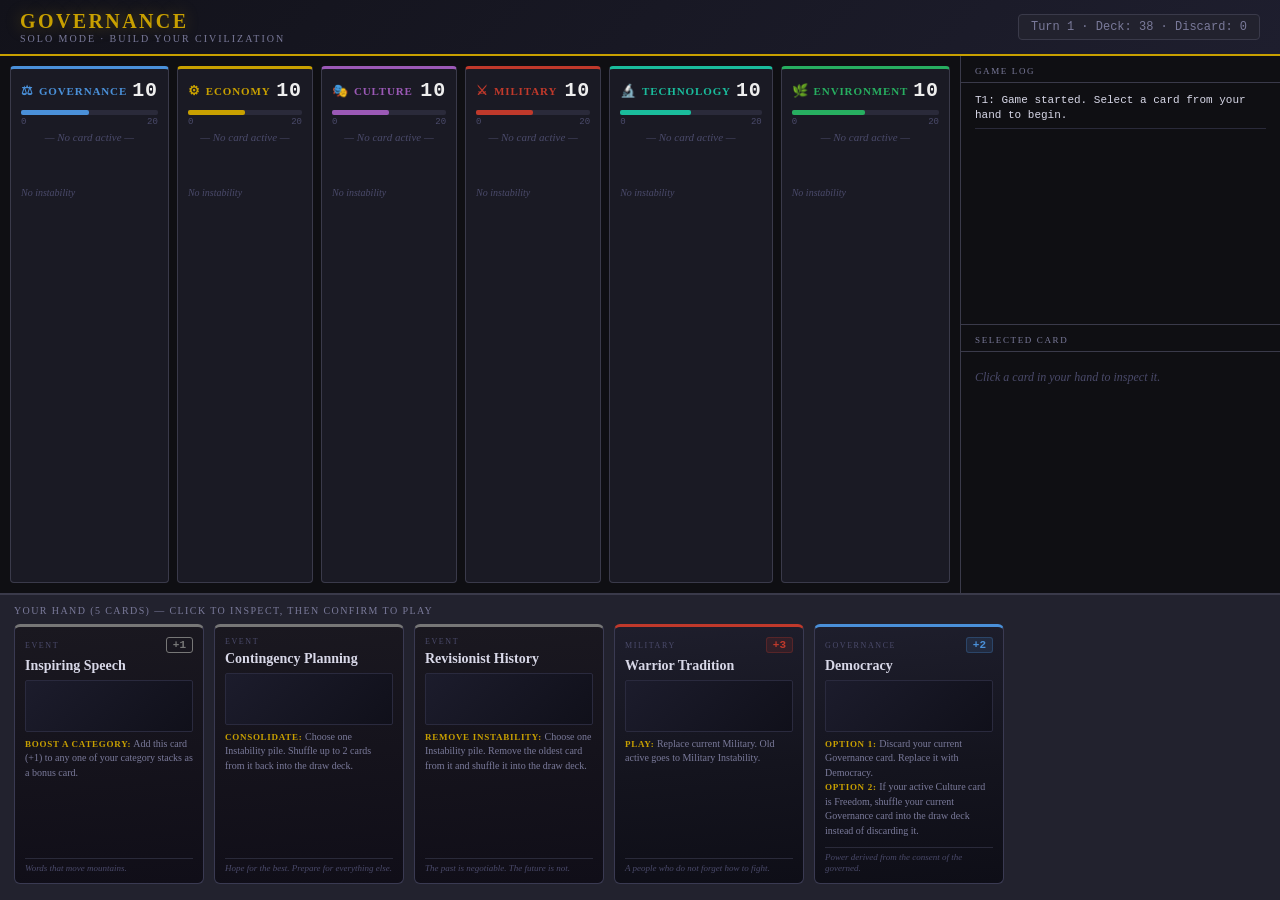
==== governance/index.html @ 1ff25810 "Rework Governance UI: card detail panel + confirm flow - Hand cards are larger (190px wide, 260px ta" ====
<!DOCTYPE html>
<html lang="en">
<head>
  <meta charset="UTF-8">
  <meta name="viewport" content="width=device-width, initial-scale=1.0">
  <title>Governance — Strategy Card Game</title>
  <link rel="stylesheet" href="css/style.css">
</head>
<body>
<div id="app">

  <!-- Header -->
  <header id="header">
    <div>
      <div class="game-title">Governance</div>
      <div class="game-subtitle">Solo Mode · Build Your Civilization</div>
    </div>
    <div id="deck-count">Deck: — | Discard: —</div>
  </header>

  <!-- Main: categories + right panel -->
  <div id="main">
    <div id="categories">
      <!-- rendered by game.js -->
    </div>

    <aside id="right-panel">
      <!-- Game Log (top) -->
      <div id="log-section">
        <div class="panel-title">Game Log</div>
        <div id="log"><!-- rendered by game.js --></div>
      </div>

      <!-- Card Detail (bottom) -->
      <div id="card-detail">
        <div class="panel-title">Selected Card</div>
        <div id="card-detail-body">
          <div class="detail-empty">Click a card in your hand to inspect it.</div>
        </div>
      </div>
    </aside>
  </div>

  <!-- Hand -->
  <div id="hand-area">
    <div id="hand-label"></div>
    <div id="hand">
      <!-- rendered by game.js -->
    </div>
  </div>

</div>

<!-- Modal overlay (post-play choices only) -->
<div id="modal-overlay" class="hidden">
  <div id="modal-content">
    <!-- injected by game.js -->
  </div>
</div>

<script src="js/cards.js"></script>
<script src="js/game.js"></script>
</body>
</html>
---- governance/css/style.css ----
/* Governance — MTG-inspired dark theme */

:root {
  --bg: #0f0f13;
  --surface: #1a1a24;
  --surface2: #22222e;
  --surface3: #2a2a3a;
  --border: #3a3a4a;
  --text: #d8d8e8;
  --text-muted: #7a7a9a;
  --text-dim: #4a4a6a;
  --gold: #c8a000;
  --danger: #e74c3c;
  --win: #2ecc71;
  --font-serif: 'Palatino Linotype', Palatino, 'Book Antiqua', Georgia, serif;
  --font-mono: 'Courier New', monospace;
}

* { box-sizing: border-box; margin: 0; padding: 0; }

html, body {
  height: 100%;
  background: var(--bg);
  color: var(--text);
  font-family: var(--font-serif);
  font-size: 14px;
  overflow-x: hidden;
}

/* ─── App layout ─────────────────────────────────────────────────────────────── */

#app {
  display: grid;
  grid-template-rows: auto 1fr auto;
  height: 100vh;
  max-width: 1700px;
  margin: 0 auto;
}

/* ─── Header ─────────────────────────────────────────────────────────────────── */

#header {
  background: linear-gradient(135deg, #12121a, #1e1e2e);
  border-bottom: 2px solid var(--gold);
  padding: 10px 20px;
  display: flex;
  align-items: center;
  justify-content: space-between;
  flex-shrink: 0;
}

.game-title {
  font-size: 20px;
  font-weight: bold;
  color: var(--gold);
  letter-spacing: 0.12em;
  text-transform: uppercase;
  text-shadow: 0 0 16px rgba(200,160,0,0.4);
}

.game-subtitle {
  font-size: 10px;
  color: var(--text-muted);
  letter-spacing: 0.2em;
  text-transform: uppercase;
}

#deck-count {
  font-size: 12px;
  color: var(--text-muted);
  font-family: var(--font-mono);
  background: var(--surface2);
  padding: 5px 12px;
  border-radius: 4px;
  border: 1px solid var(--border);
}

/* ─── Main ───────────────────────────────────────────────────────────────────── */

#main {
  display: grid;
  grid-template-columns: 1fr 320px;
  overflow: hidden;
}

/* ─── Categories ─────────────────────────────────────────────────────────────── */

#categories {
  display: grid;
  grid-template-columns: repeat(6, 1fr);
  gap: 8px;
  padding: 10px;
  background: var(--bg);
  overflow-y: auto;
}

.category-col {
  background: var(--surface);
  border: 1px solid var(--border);
  border-top: 3px solid #555;
  border-radius: 4px;
  padding: 10px;
  display: flex;
  flex-direction: column;
  gap: 8px;
}

.category-col.danger {
  border-color: var(--danger);
  animation: pulse-danger 1.5s ease-in-out infinite;
}

.category-col.winning {
  box-shadow: 0 0 12px rgba(46,204,113,0.25);
}

@keyframes pulse-danger {
  0%, 100% { box-shadow: 0 0 6px rgba(231,76,60,0.3); }
  50% { box-shadow: 0 0 18px rgba(231,76,60,0.65); }
}

.cat-header {
  display: flex;
  align-items: center;
  gap: 5px;
  font-size: 11px;
  font-weight: bold;
  letter-spacing: 0.08em;
  text-transform: uppercase;
}

.cat-icon { font-size: 13px; }
.cat-name { flex: 1; }

.cat-score {
  font-size: 20px;
  font-weight: bold;
  font-family: var(--font-mono);
}

.score-bar-bg {
  background: var(--surface3);
  border-radius: 2px;
  height: 5px;
}

.score-bar-fill {
  height: 100%;
  border-radius: 2px;
  transition: width 0.4s ease;
}

.score-bar-markers {
  display: flex;
  justify-content: space-between;
  font-size: 9px;
  color: var(--text-dim);
  margin-top: 2px;
  font-family: var(--font-mono);
}

.cat-active { min-height: 56px; }

.empty-slot {
  color: var(--text-dim);
  font-size: 11px;
  font-style: italic;
  padding: 8px 4px;
  text-align: center;
}

.mini-card {
  background: var(--surface2);
  border: 1px solid #3a3a4a;
  border-left: 3px solid #666;
  border-radius: 3px;
  padding: 6px 8px;
}

.mini-card-name {
  font-size: 12px;
  font-weight: bold;
  margin-bottom: 2px;
}

.mini-card-value {
  font-size: 15px;
  font-weight: bold;
  font-family: var(--font-mono);
}

.mini-card-passive {
  font-size: 9px;
  color: var(--gold);
  margin-top: 2px;
}

.cat-bonus {
  font-size: 10px;
  color: var(--win);
  font-family: var(--font-mono);
}

.cat-instability {
  font-size: 10px;
  display: flex;
  flex-wrap: wrap;
  gap: 3px;
  align-items: center;
}

.instab-label {
  color: var(--text-muted);
  font-size: 9px;
  text-transform: uppercase;
  letter-spacing: 0.08em;
  width: 100%;
}

.instab-chip {
  background: rgba(231,76,60,0.18);
  border: 1px solid rgba(231,76,60,0.4);
  color: var(--danger);
  padding: 1px 5px;
  border-radius: 3px;
  font-family: var(--font-mono);
  font-size: 10px;
}

.instab-empty {
  color: var(--text-dim);
  font-size: 10px;
  font-style: italic;
}

/* ─── Right panel ────────────────────────────────────────────────────────────── */

#right-panel {
  display: grid;
  grid-template-rows: 1fr 1fr;
  border-left: 1px solid var(--border);
  overflow: hidden;
}

.panel-title {
  font-size: 9px;
  color: var(--text-muted);
  text-transform: uppercase;
  letter-spacing: 0.18em;
  padding: 10px 14px 6px;
  border-bottom: 1px solid var(--border);
}

/* Log section */
#log-section {
  display: flex;
  flex-direction: column;
  overflow: hidden;
  border-bottom: 1px solid var(--border);
}

#log {
  flex: 1;
  overflow-y: auto;
  padding: 6px 14px 10px;
}

.log-entry {
  font-size: 11px;
  color: var(--text-muted);
  border-bottom: 1px solid var(--surface3);
  padding: 4px 0;
  font-family: var(--font-mono);
  line-height: 1.4;
}

.log-entry:first-child { color: var(--text); }

/* Card detail section */
#card-detail {
  display: flex;
  flex-direction: column;
  overflow: hidden;
}

#card-detail-body {
  flex: 1;
  overflow-y: auto;
  padding: 10px 14px;
}

.detail-empty {
  color: var(--text-dim);
  font-size: 12px;
  font-style: italic;
  padding-top: 8px;
}

.detail-card-frame {
  border-top: 3px solid #555;
  background: var(--surface2);
  border-radius: 4px;
  padding: 12px;
  display: flex;
  flex-direction: column;
  gap: 10px;
}

.detail-card-header {
  display: flex;
  justify-content: space-between;
  align-items: flex-start;
}

.detail-type {
  font-size: 9px;
  color: var(--text-dim);
  text-transform: uppercase;
  letter-spacing: 0.15em;
  margin-bottom: 3px;
}

.detail-name {
  font-size: 17px;
  font-weight: bold;
  line-height: 1.2;
}

.detail-value {
  font-size: 26px;
  font-weight: bold;
  font-family: var(--font-mono);
  flex-shrink: 0;
  margin-left: 10px;
}

.detail-section-label {
  font-size: 9px;
  text-transform: uppercase;
  letter-spacing: 0.15em;
  color: var(--text-muted);
  margin-bottom: 5px;
}

.detail-opts {
  display: flex;
  flex-direction: column;
  gap: 6px;
}

.detail-opt {
  background: var(--surface3);
  border: 1px solid var(--border);
  border-radius: 3px;
  padding: 9px 11px;
  cursor: pointer;
  transition: border-color 0.12s, background 0.12s;
}

.detail-opt:hover {
  background: #2e2e40;
}

.detail-opt-selected {
  background: #1c1c30;
  border-width: 2px;
}

.detail-opt-unmet {
  opacity: 0.55;
}

.detail-opt-label {
  font-size: 10px;
  font-weight: bold;
  text-transform: uppercase;
  letter-spacing: 0.1em;
  color: var(--gold);
  margin-bottom: 3px;
}

.detail-opt-desc {
  font-size: 12px;
  color: var(--text);
  line-height: 1.45;
}

.opt-cond-unmet {
  color: var(--danger);
  font-size: 10px;
  display: block;
  margin-top: 3px;
}

.detail-auto-effect {
  font-size: 12px;
  color: var(--text-muted);
  line-height: 1.45;
  padding: 6px 0;
}

.detail-requires {
  font-size: 11px;
  padding: 6px 8px;
  border-radius: 3px;
}

.detail-requires.req-met {
  background: rgba(46,204,113,0.08);
  border: 1px solid rgba(46,204,113,0.25);
  color: var(--win);
}

.detail-requires.req-unmet {
  background: rgba(231,76,60,0.08);
  border: 1px solid rgba(231,76,60,0.25);
  color: var(--danger);
}

.detail-discard {
  font-size: 11px;
  color: var(--text-muted);
  border-top: 1px solid var(--border);
  padding-top: 8px;
}

.detail-flavor {
  font-size: 11px;
  color: var(--text-dim);
  font-style: italic;
  line-height: 1.4;
  border-top: 1px solid var(--border);
  padding-top: 8px;
}

.detail-actions {
  display: flex;
  gap: 8px;
  padding: 10px 14px;
  border-top: 1px solid var(--border);
  flex-shrink: 0;
}

.confirm-btn {
  flex: 1;
  background: var(--gold);
  color: #111;
  border: none;
  border-radius: 4px;
  padding: 10px;
  font-size: 13px;
  font-weight: bold;
  font-family: var(--font-serif);
  letter-spacing: 0.08em;
  cursor: pointer;
  text-transform: uppercase;
  transition: background 0.15s, opacity 0.15s;
}

.confirm-btn:hover:not(:disabled) {
  background: #ddb000;
}

.confirm-btn.confirm-disabled,
.confirm-btn:disabled {
  background: var(--surface3);
  color: var(--text-dim);
  cursor: not-allowed;
  opacity: 0.6;
}

.deselect-btn {
  background: none;
  border: 1px solid var(--border);
  color: var(--text-muted);
  border-radius: 4px;
  padding: 10px 14px;
  font-size: 12px;
  font-family: var(--font-serif);
  cursor: pointer;
  transition: color 0.12s, border-color 0.12s;
}

.deselect-btn:hover {
  color: var(--text);
  border-color: var(--text-muted);
}

/* ─── Hand area ──────────────────────────────────────────────────────────────── */

#hand-area {
  background: var(--surface2);
  border-top: 2px solid var(--border);
  padding: 10px 14px 12px;
  flex-shrink: 0;
}

#hand-label {
  font-size: 10px;
  color: var(--text-muted);
  text-transform: uppercase;
  letter-spacing: 0.14em;
  margin-bottom: 8px;
}

#hand {
  display: flex;
  gap: 10px;
  overflow-x: auto;
  align-items: stretch;
  padding-bottom: 4px;
}

/* ─── Hand Cards ─────────────────────────────────────────────────────────────── */

.hand-card {
  --cat-color: #777;
  flex: 0 0 190px;
  min-height: 260px;
  background: linear-gradient(175deg, #1e1e2c 0%, #14141e 55%, #0e0e17 100%);
  border: 1px solid #3a3a52;
  border-top: 3px solid var(--cat-color);
  border-radius: 6px;
  padding: 10px 10px 8px;
  cursor: pointer;
  display: flex;
  flex-direction: column;
  gap: 5px;
  position: relative;
  transition: transform 0.13s, box-shadow 0.13s, border-color 0.13s;
}

.hand-card:hover {
  transform: translateY(-5px);
  box-shadow: 0 8px 20px rgba(0,0,0,0.55), 0 0 6px var(--cat-color);
  border-color: var(--cat-color);
  z-index: 10;
}

.hand-card.selected {
  transform: translateY(-5px);
  border-color: var(--gold) !important;
  box-shadow: 0 8px 24px rgba(0,0,0,0.6), 0 0 10px rgba(200,160,0,0.5);
  z-index: 10;
}

.hand-card.event-card {
  background: linear-gradient(175deg, #1a1820 0%, #100e18 100%);
}

.hand-card.unplayable {
  opacity: 0.42;
  cursor: default;
}

.hand-card.unplayable:hover {
  transform: none;
  box-shadow: none;
}

.hc-header {
  display: flex;
  justify-content: space-between;
  align-items: center;
}

.hc-type {
  font-size: 8px;
  letter-spacing: 0.2em;
  text-transform: uppercase;
  color: var(--text-dim);
}

.hc-value-badge {
  font-size: 11px;
  font-weight: bold;
  font-family: var(--font-mono);
  padding: 1px 6px;
  border-radius: 3px;
  border: 1px solid;
}

.hc-name {
  font-size: 14px;
  font-weight: bold;
  line-height: 1.2;
  color: var(--text);
}

/* Art placeholder */
.hc-art-box {
  height: 52px;
  background: linear-gradient(135deg, #1c1c2c, #10101a);
  border: 1px solid #2a2a3e;
  border-radius: 2px;
  flex-shrink: 0;
}

.hc-effect {
  font-size: 10px;
  color: var(--text-muted);
  line-height: 1.45;
  flex: 1;
  overflow: hidden;
}

.eff-opt-label {
  font-weight: bold;
  color: var(--gold);
  font-size: 9px;
  text-transform: uppercase;
  letter-spacing: 0.08em;
}

.hc-req-badge {
  font-size: 9px;
  color: #aaa;
  background: rgba(255,255,255,0.04);
  border: 1px solid var(--border);
  border-radius: 3px;
  padding: 2px 6px;
}

.hc-unplayable-note {
  font-size: 9px;
  color: var(--danger);
  text-transform: uppercase;
  letter-spacing: 0.1em;
}

.hc-flavor {
  font-size: 9px;
  color: var(--text-dim);
  font-style: italic;
  line-height: 1.3;
  border-top: 1px solid #2a2a3a;
  padding-top: 4px;
  margin-top: auto;
}

/* ─── Modals ─────────────────────────────────────────────────────────────────── */

#modal-overlay {
  position: fixed;
  inset: 0;
  background: rgba(0,0,0,0.78);
  display: flex;
  align-items: center;
  justify-content: center;
  z-index: 200;
  backdrop-filter: blur(4px);
}

#modal-overlay.hidden { display: none; }

#modal-content {
  background: var(--surface);
  border: 1px solid var(--border);
  border-top: 3px solid var(--gold);
  border-radius: 8px;
  padding: 26px 30px;
  max-width: 480px;
  width: 90%;
  max-height: 80vh;
  overflow-y: auto;
  box-shadow: 0 20px 60px rgba(0,0,0,0.85);
}

.modal-card-name {
  font-size: 19px;
  font-weight: bold;
  color: var(--gold);
  margin-bottom: 8px;
}

.modal-sub {
  color: var(--text-muted);
  font-size: 12px;
  margin-bottom: 16px;
  line-height: 1.5;
}

.opt-list {
  display: flex;
  flex-direction: column;
  gap: 8px;
}

.opt-btn {
  background: var(--surface2);
  border: 1px solid var(--border);
  border-radius: 4px;
  color: var(--text);
  padding: 11px 14px;
  cursor: pointer;
  text-align: left;
  font-family: var(--font-serif);
  font-size: 13px;
  line-height: 1.5;
  transition: background 0.13s, border-color 0.13s;
  display: flex;
  flex-direction: column;
  gap: 3px;
}

.opt-btn:hover:not(:disabled) {
  background: var(--surface3);
  border-color: var(--gold);
}

.opt-btn strong { color: var(--text); }
.opt-btn small { color: var(--text-muted); font-size: 11px; }

/* End screen */
.end-title {
  font-size: 34px;
  font-weight: bold;
  text-align: center;
  letter-spacing: 0.2em;
  margin-bottom: 12px;
}

.end-title.end-win { color: var(--win); text-shadow: 0 0 20px rgba(46,204,113,0.5); }
.end-title.end-lose { color: var(--danger); text-shadow: 0 0 20px rgba(231,76,60,0.5); }

.end-sub {
  text-align: center;
  color: var(--text-muted);
  margin-bottom: 18px;
  font-size: 13px;
}

.end-scores {
  display: grid;
  grid-template-columns: 1fr 1fr;
  gap: 5px;
  margin-bottom: 18px;
}

.end-score-row {
  display: flex;
  justify-content: space-between;
  background: var(--surface2);
  padding: 6px 10px;
  border-radius: 3px;
  font-size: 13px;
}

/* ─── Responsive ─────────────────────────────────────────────────────────────── */

@media (max-width: 1200px) {
  #categories { grid-template-columns: repeat(3, 1fr); }
  #main { grid-template-columns: 1fr 300px; }
}

@media (max-width: 900px) {
  #main { grid-template-columns: 1fr; grid-template-rows: 1fr auto; }
  #right-panel { grid-template-rows: auto auto; border-left: none; border-top: 1px solid var(--border); }
  #categories { grid-template-columns: repeat(2, 1fr); }
  .hand-card { flex: 0 0 170px; min-height: 230px; }
}
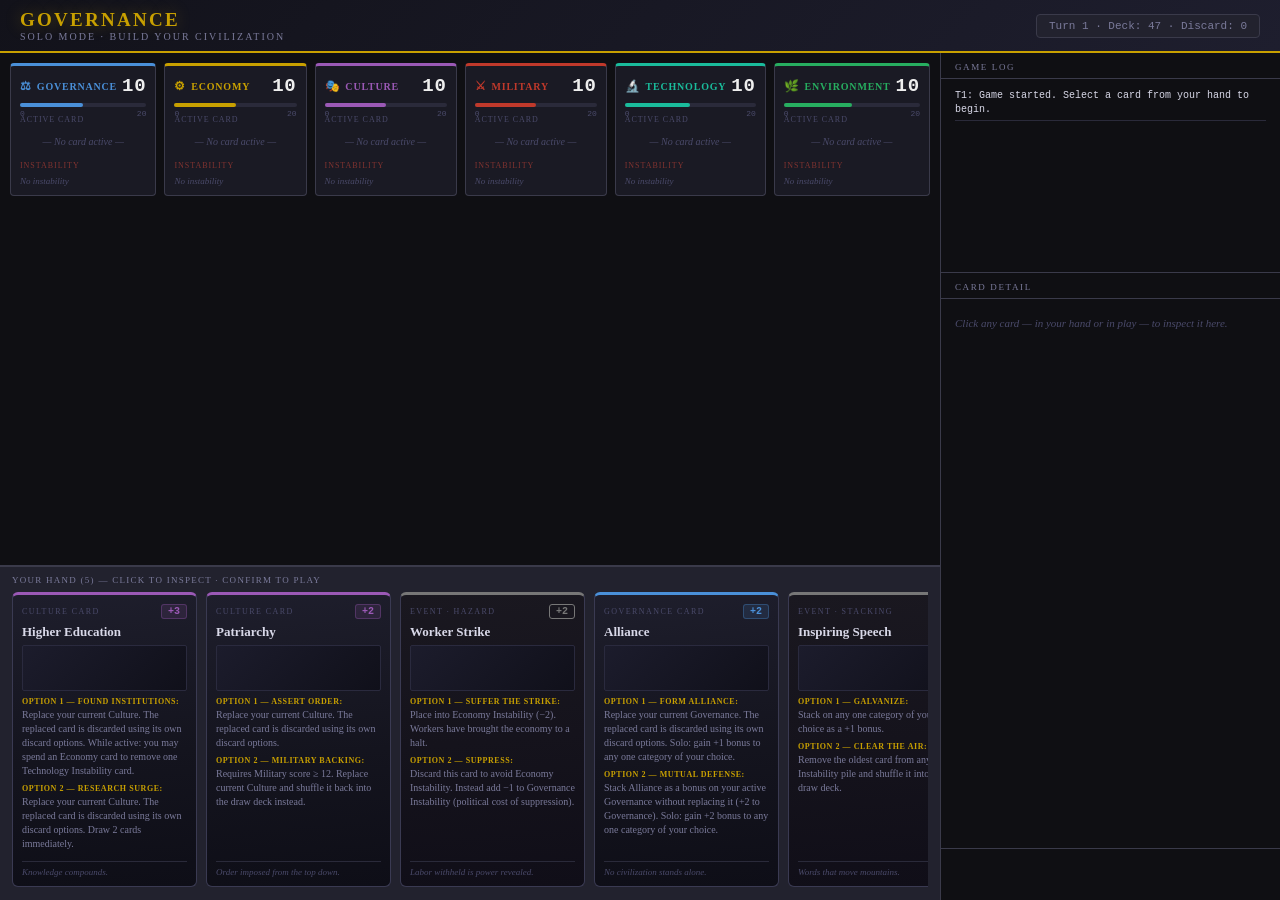
==== commit 546de205: "Major Governance update: mechanics, layout, cards Layout: - Right panel now spans full screen height" ====
--- a/governance/index.html
+++ b/governance/index.html
@@ -9,53 +9,45 @@
 <body>
 <div id="app">
 
-  <!-- Header -->
   <header id="header">
     <div>
       <div class="game-title">Governance</div>
       <div class="game-subtitle">Solo Mode · Build Your Civilization</div>
     </div>
-    <div id="deck-count">Deck: — | Discard: —</div>
+    <div id="deck-count">—</div>
   </header>
 
-  <!-- Main: categories + right panel -->
   <div id="main">
-    <div id="categories">
-      <!-- rendered by game.js -->
+
+    <!-- Left column: categories on top, hand on bottom -->
+    <div id="left-col">
+      <div id="categories"><!-- rendered by game.js --></div>
+      <div id="hand-area">
+        <div id="hand-label"></div>
+        <div id="hand"><!-- rendered by game.js --></div>
+      </div>
     </div>
 
+    <!-- Right panel: full height — log top, card detail bottom -->
     <aside id="right-panel">
-      <!-- Game Log (top) -->
       <div id="log-section">
         <div class="panel-title">Game Log</div>
         <div id="log"><!-- rendered by game.js --></div>
       </div>
-
-      <!-- Card Detail (bottom) -->
       <div id="card-detail">
-        <div class="panel-title">Selected Card</div>
+        <div class="panel-title">Card Detail</div>
         <div id="card-detail-body">
-          <div class="detail-empty">Click a card in your hand to inspect it.</div>
+          <div class="detail-empty">Click any card to inspect it here.</div>
         </div>
+        <div id="card-detail-actions"></div>
       </div>
     </aside>
+
   </div>
-
-  <!-- Hand -->
-  <div id="hand-area">
-    <div id="hand-label"></div>
-    <div id="hand">
-      <!-- rendered by game.js -->
-    </div>
-  </div>
-
 </div>
 
-<!-- Modal overlay (post-play choices only) -->
 <div id="modal-overlay" class="hidden">
-  <div id="modal-content">
-    <!-- injected by game.js -->
-  </div>
+  <div id="modal-content"></div>
 </div>
 
 <script src="js/cards.js"></script>
--- a/governance/css/style.css
+++ b/governance/css/style.css
@@ -24,16 +24,16 @@
   color: var(--text);
   font-family: var(--font-serif);
   font-size: 14px;
-  overflow-x: hidden;
-}
-
-/* ─── App layout ─────────────────────────────────────────────────────────────── */
+  overflow: hidden;
+}
+
+/* ─── App shell ──────────────────────────────────────────────────────────────── */
 
 #app {
   display: grid;
-  grid-template-rows: auto 1fr auto;
+  grid-template-rows: auto 1fr;
   height: 100vh;
-  max-width: 1700px;
+  max-width: 1800px;
   margin: 0 auto;
 }
 
@@ -42,7 +42,7 @@
 #header {
   background: linear-gradient(135deg, #12121a, #1e1e2e);
   border-bottom: 2px solid var(--gold);
-  padding: 10px 20px;
+  padding: 9px 20px;
   display: flex;
   align-items: center;
   justify-content: space-between;
@@ -50,7 +50,7 @@
 }
 
 .game-title {
-  font-size: 20px;
+  font-size: 19px;
   font-weight: bold;
   color: var(--gold);
   letter-spacing: 0.12em;
@@ -66,7 +66,7 @@
 }
 
 #deck-count {
-  font-size: 12px;
+  font-size: 11px;
   color: var(--text-muted);
   font-family: var(--font-mono);
   background: var(--surface2);
@@ -79,7 +79,15 @@
 
 #main {
   display: grid;
-  grid-template-columns: 1fr 320px;
+  grid-template-columns: 1fr 340px;
+  overflow: hidden;
+}
+
+/* ─── Left column: categories + hand ────────────────────────────────────────── */
+
+#left-col {
+  display: grid;
+  grid-template-rows: 1fr auto;
   overflow: hidden;
 }
 
@@ -92,6 +100,7 @@
   padding: 10px;
   background: var(--bg);
   overflow-y: auto;
+  align-content: start;
 }
 
 .category-col {
@@ -99,41 +108,35 @@
   border: 1px solid var(--border);
   border-top: 3px solid #555;
   border-radius: 4px;
-  padding: 10px;
+  padding: 9px;
   display: flex;
   flex-direction: column;
-  gap: 8px;
-}
-
-.category-col.danger {
-  border-color: var(--danger);
-  animation: pulse-danger 1.5s ease-in-out infinite;
-}
-
-.category-col.winning {
-  box-shadow: 0 0 12px rgba(46,204,113,0.25);
-}
+  gap: 6px;
+}
+
+.category-col.danger { animation: pulse-danger 1.5s ease-in-out infinite; }
+.category-col.winning { box-shadow: 0 0 10px rgba(46,204,113,0.2); }
 
 @keyframes pulse-danger {
-  0%, 100% { box-shadow: 0 0 6px rgba(231,76,60,0.3); }
-  50% { box-shadow: 0 0 18px rgba(231,76,60,0.65); }
+  0%, 100% { box-shadow: 0 0 6px rgba(231,76,60,0.3); border-color: var(--danger); }
+  50% { box-shadow: 0 0 18px rgba(231,76,60,0.6); }
 }
 
 .cat-header {
   display: flex;
   align-items: center;
   gap: 5px;
-  font-size: 11px;
+  font-size: 10px;
   font-weight: bold;
   letter-spacing: 0.08em;
   text-transform: uppercase;
 }
 
-.cat-icon { font-size: 13px; }
+.cat-icon { font-size: 12px; }
 .cat-name { flex: 1; }
 
 .cat-score {
-  font-size: 20px;
+  font-size: 19px;
   font-weight: bold;
   font-family: var(--font-mono);
 }
@@ -141,103 +144,291 @@
 .score-bar-bg {
   background: var(--surface3);
   border-radius: 2px;
-  height: 5px;
+  height: 4px;
 }
 
 .score-bar-fill {
   height: 100%;
   border-radius: 2px;
-  transition: width 0.4s ease;
+  transition: width 0.35s ease;
 }
 
 .score-bar-markers {
   display: flex;
   justify-content: space-between;
-  font-size: 9px;
+  font-size: 8px;
   color: var(--text-dim);
   margin-top: 2px;
   font-family: var(--font-mono);
 }
 
-.cat-active { min-height: 56px; }
-
-.empty-slot {
-  color: var(--text-dim);
-  font-size: 11px;
-  font-style: italic;
-  padding: 8px 4px;
-  text-align: center;
-}
-
-.mini-card {
+.cat-section-label {
+  font-size: 8px;
+  color: var(--text-dim);
+  text-transform: uppercase;
+  letter-spacing: 0.12em;
+  margin-top: 2px;
+}
+
+.instab-section-label { color: rgba(231,76,60,0.5); }
+
+/* In-play cards (active slot) */
+.in-play-card {
   background: var(--surface2);
-  border: 1px solid #3a3a4a;
+  border: 1px solid var(--border);
   border-left: 3px solid #666;
   border-radius: 3px;
   padding: 6px 8px;
-}
-
-.mini-card-name {
+  cursor: pointer;
+  transition: background 0.12s, border-color 0.12s;
+}
+
+.in-play-card:hover {
+  background: var(--surface3);
+  border-color: var(--gold);
+}
+
+.ipc-name {
   font-size: 12px;
   font-weight: bold;
-  margin-bottom: 2px;
-}
-
-.mini-card-value {
-  font-size: 15px;
-  font-weight: bold;
-  font-family: var(--font-mono);
-}
-
-.mini-card-passive {
-  font-size: 9px;
+  line-height: 1.2;
+}
+
+.ipc-value {
+  font-size: 14px;
+  font-weight: bold;
+  font-family: var(--font-mono);
+}
+
+.ipc-passive {
+  font-size: 8px;
   color: var(--gold);
-  margin-top: 2px;
-}
-
-.cat-bonus {
-  font-size: 10px;
-  color: var(--win);
-  font-family: var(--font-mono);
-}
-
+  margin-top: 1px;
+}
+
+.empty-slot {
+  color: var(--text-dim);
+  font-size: 10px;
+  font-style: italic;
+  padding: 6px 2px;
+  text-align: center;
+}
+
+/* Event stack */
+.cat-stack {
+  display: flex;
+  flex-direction: column;
+  gap: 3px;
+}
+
+.stack-chip {
+  background: rgba(255,255,255,0.04);
+  border: 1px solid rgba(255,255,255,0.08);
+  border-radius: 3px;
+  padding: 3px 6px;
+  font-size: 10px;
+  font-family: var(--font-mono);
+  cursor: pointer;
+  display: flex;
+  gap: 5px;
+  align-items: center;
+  transition: background 0.1s;
+}
+
+.stack-chip:hover { background: rgba(255,255,255,0.08); }
+
+.chip-name {
+  font-family: var(--font-serif);
+  font-size: 9px;
+  color: var(--text-muted);
+  overflow: hidden;
+  text-overflow: ellipsis;
+  white-space: nowrap;
+  max-width: 80px;
+}
+
+/* Instability */
 .cat-instability {
-  font-size: 10px;
   display: flex;
   flex-wrap: wrap;
   gap: 3px;
+}
+
+.instab-chip {
+  background: rgba(231,76,60,0.15);
+  border: 1px solid rgba(231,76,60,0.35);
+  color: var(--danger);
+  padding: 2px 6px;
+  border-radius: 3px;
+  font-family: var(--font-mono);
+  font-size: 10px;
+  cursor: pointer;
+  transition: background 0.1s;
+}
+
+.instab-chip:hover { background: rgba(231,76,60,0.28); }
+
+.instab-empty {
+  color: var(--text-dim);
+  font-size: 9px;
+  font-style: italic;
+}
+
+/* ─── Hand area ──────────────────────────────────────────────────────────────── */
+
+#hand-area {
+  background: var(--surface2);
+  border-top: 2px solid var(--border);
+  padding: 8px 12px 10px;
+  flex-shrink: 0;
+}
+
+#hand-label {
+  font-size: 9px;
+  color: var(--text-muted);
+  text-transform: uppercase;
+  letter-spacing: 0.14em;
+  margin-bottom: 7px;
+}
+
+#hand {
+  display: flex;
+  gap: 9px;
+  overflow-x: auto;
+  align-items: stretch;
+  padding-bottom: 3px;
+}
+
+/* ─── Hand Cards ─────────────────────────────────────────────────────────────── */
+
+.hand-card {
+  --cat-color: #777;
+  flex: 0 0 185px;
+  min-height: 270px;
+  background: linear-gradient(175deg, #1e1e2c 0%, #14141e 55%, #0e0e17 100%);
+  border: 1px solid #3a3a52;
+  border-top: 3px solid var(--cat-color);
+  border-radius: 6px;
+  padding: 9px 9px 7px;
+  cursor: pointer;
+  display: flex;
+  flex-direction: column;
+  gap: 5px;
+  position: relative;
+  transition: transform 0.13s, box-shadow 0.13s, border-color 0.13s;
+}
+
+.hand-card:hover:not(.unplayable) {
+  transform: translateY(-6px);
+  box-shadow: 0 10px 24px rgba(0,0,0,0.6), 0 0 8px var(--cat-color);
+  border-color: var(--cat-color);
+  z-index: 10;
+}
+
+.hand-card.selected {
+  transform: translateY(-6px);
+  border-color: var(--gold) !important;
+  box-shadow: 0 10px 28px rgba(0,0,0,0.65), 0 0 12px rgba(200,160,0,0.5);
+  z-index: 10;
+}
+
+.hand-card.event-card {
+  background: linear-gradient(175deg, #1a1820 0%, #100e18 100%);
+}
+
+.hand-card.unplayable {
+  opacity: 0.38;
+  cursor: default;
+}
+
+.hc-header {
+  display: flex;
+  justify-content: space-between;
   align-items: center;
 }
 
-.instab-label {
-  color: var(--text-muted);
-  font-size: 9px;
-  text-transform: uppercase;
-  letter-spacing: 0.08em;
-  width: 100%;
-}
-
-.instab-chip {
-  background: rgba(231,76,60,0.18);
-  border: 1px solid rgba(231,76,60,0.4);
+.hc-type {
+  font-size: 8px;
+  letter-spacing: 0.18em;
+  text-transform: uppercase;
+  color: var(--text-dim);
+}
+
+.hc-val-badge {
+  font-size: 10px;
+  font-weight: bold;
+  font-family: var(--font-mono);
+  padding: 1px 6px;
+  border-radius: 3px;
+  border: 1px solid;
+}
+
+.hc-name {
+  font-size: 13px;
+  font-weight: bold;
+  line-height: 1.2;
+  color: var(--text);
+}
+
+.hc-art {
+  height: 46px;
+  background: linear-gradient(135deg, #1c1c2c, #10101a);
+  border: 1px solid #2a2a3e;
+  border-radius: 2px;
+  flex-shrink: 0;
+}
+
+.hc-effects {
+  font-size: 10px;
+  color: var(--text-muted);
+  line-height: 1.4;
+  flex: 1;
+  overflow: hidden;
+}
+
+.hc-opt { margin-bottom: 5px; }
+
+.hc-opt-label {
+  font-size: 8px;
+  font-weight: bold;
+  color: var(--gold);
+  text-transform: uppercase;
+  letter-spacing: 0.07em;
+  display: block;
+  margin-bottom: 1px;
+}
+
+.hc-req-tag {
+  font-size: 9px;
+  color: #999;
+  background: rgba(255,255,255,0.04);
+  border: 1px solid var(--border);
+  border-radius: 3px;
+  padding: 2px 6px;
+}
+
+.hc-unplayable {
+  font-size: 9px;
   color: var(--danger);
-  padding: 1px 5px;
-  border-radius: 3px;
-  font-family: var(--font-mono);
-  font-size: 10px;
-}
-
-.instab-empty {
-  color: var(--text-dim);
-  font-size: 10px;
+  text-transform: uppercase;
+  letter-spacing: 0.1em;
+}
+
+.hc-flavor {
+  font-size: 9px;
+  color: var(--text-dim);
   font-style: italic;
-}
-
-/* ─── Right panel ────────────────────────────────────────────────────────────── */
+  line-height: 1.3;
+  border-top: 1px solid #2a2a3a;
+  padding-top: 5px;
+  margin-top: auto;
+}
+
+/* ─── Right panel — full height ──────────────────────────────────────────────── */
 
 #right-panel {
   display: grid;
-  grid-template-rows: 1fr 1fr;
+  grid-template-rows: 220px 1fr;
   border-left: 1px solid var(--border);
   overflow: hidden;
 }
@@ -247,8 +438,9 @@
   color: var(--text-muted);
   text-transform: uppercase;
   letter-spacing: 0.18em;
-  padding: 10px 14px 6px;
+  padding: 9px 14px 6px;
   border-bottom: 1px solid var(--border);
+  flex-shrink: 0;
 }
 
 /* Log section */
@@ -262,16 +454,16 @@
 #log {
   flex: 1;
   overflow-y: auto;
-  padding: 6px 14px 10px;
+  padding: 6px 14px 8px;
 }
 
 .log-entry {
-  font-size: 11px;
+  font-size: 10px;
   color: var(--text-muted);
   border-bottom: 1px solid var(--surface3);
   padding: 4px 0;
   font-family: var(--font-mono);
-  line-height: 1.4;
+  line-height: 1.35;
 }
 
 .log-entry:first-child { color: var(--text); }
@@ -289,11 +481,30 @@
   padding: 10px 14px;
 }
 
+#card-detail-actions {
+  flex-shrink: 0;
+  display: flex;
+  gap: 8px;
+  padding: 10px 14px;
+  border-top: 1px solid var(--border);
+  min-height: 52px;
+  align-items: center;
+}
+
 .detail-empty {
   color: var(--text-dim);
-  font-size: 12px;
+  font-size: 11px;
   font-style: italic;
-  padding-top: 8px;
+  padding-top: 6px;
+  line-height: 1.5;
+}
+
+.detail-location {
+  font-size: 9px;
+  color: var(--text-dim);
+  text-transform: uppercase;
+  letter-spacing: 0.15em;
+  margin-bottom: 8px;
 }
 
 .detail-card-frame {
@@ -310,6 +521,7 @@
   display: flex;
   justify-content: space-between;
   align-items: flex-start;
+  gap: 8px;
 }
 
 .detail-type {
@@ -317,21 +529,20 @@
   color: var(--text-dim);
   text-transform: uppercase;
   letter-spacing: 0.15em;
-  margin-bottom: 3px;
+  margin-bottom: 4px;
 }
 
 .detail-name {
-  font-size: 17px;
+  font-size: 18px;
   font-weight: bold;
   line-height: 1.2;
 }
 
 .detail-value {
-  font-size: 26px;
+  font-size: 28px;
   font-weight: bold;
   font-family: var(--font-mono);
   flex-shrink: 0;
-  margin-left: 10px;
 }
 
 .detail-section-label {
@@ -340,13 +551,10 @@
   letter-spacing: 0.15em;
   color: var(--text-muted);
   margin-bottom: 5px;
-}
-
-.detail-opts {
-  display: flex;
-  flex-direction: column;
-  gap: 6px;
-}
+  display: block;
+}
+
+.detail-opts { display: flex; flex-direction: column; gap: 6px; }
 
 .detail-opt {
   background: var(--surface3);
@@ -354,35 +562,28 @@
   border-radius: 3px;
   padding: 9px 11px;
   cursor: pointer;
-  transition: border-color 0.12s, background 0.12s;
-}
-
-.detail-opt:hover {
-  background: #2e2e40;
-}
-
-.detail-opt-selected {
-  background: #1c1c30;
-  border-width: 2px;
-}
-
-.detail-opt-unmet {
-  opacity: 0.55;
-}
+  transition: background 0.12s, border-color 0.12s;
+}
+
+.detail-opt:hover { background: #2e2e40; }
+
+.detail-opt-selected { background: #1c1c30; border-width: 2px; }
+
+.detail-opt-dimmed { opacity: 0.5; }
 
 .detail-opt-label {
-  font-size: 10px;
+  font-size: 9px;
   font-weight: bold;
   text-transform: uppercase;
   letter-spacing: 0.1em;
   color: var(--gold);
-  margin-bottom: 3px;
+  margin-bottom: 4px;
 }
 
 .detail-opt-desc {
   font-size: 12px;
   color: var(--text);
-  line-height: 1.45;
+  line-height: 1.5;
 }
 
 .opt-cond-unmet {
@@ -392,28 +593,27 @@
   margin-top: 3px;
 }
 
-.detail-auto-effect {
+.detail-auto-eff {
   font-size: 12px;
   color: var(--text-muted);
-  line-height: 1.45;
-  padding: 6px 0;
+  padding: 4px 0;
 }
 
 .detail-requires {
   font-size: 11px;
-  padding: 6px 8px;
+  padding: 6px 9px;
   border-radius: 3px;
 }
 
-.detail-requires.req-met {
+.req-met {
   background: rgba(46,204,113,0.08);
-  border: 1px solid rgba(46,204,113,0.25);
+  border: 1px solid rgba(46,204,113,0.22);
   color: var(--win);
 }
 
-.detail-requires.req-unmet {
+.req-unmet {
   background: rgba(231,76,60,0.08);
-  border: 1px solid rgba(231,76,60,0.25);
+  border: 1px solid rgba(231,76,60,0.22);
   color: var(--danger);
 }
 
@@ -422,25 +622,19 @@
   color: var(--text-muted);
   border-top: 1px solid var(--border);
   padding-top: 8px;
+  line-height: 1.5;
 }
 
 .detail-flavor {
   font-size: 11px;
   color: var(--text-dim);
   font-style: italic;
-  line-height: 1.4;
+  line-height: 1.45;
   border-top: 1px solid var(--border);
   padding-top: 8px;
 }
 
-.detail-actions {
-  display: flex;
-  gap: 8px;
-  padding: 10px 14px;
-  border-top: 1px solid var(--border);
-  flex-shrink: 0;
-}
-
+/* Action buttons */
 .confirm-btn {
   flex: 1;
   background: var(--gold);
@@ -448,25 +642,22 @@
   border: none;
   border-radius: 4px;
   padding: 10px;
-  font-size: 13px;
+  font-size: 12px;
   font-weight: bold;
   font-family: var(--font-serif);
   letter-spacing: 0.08em;
   cursor: pointer;
   text-transform: uppercase;
-  transition: background 0.15s, opacity 0.15s;
-}
-
-.confirm-btn:hover:not(:disabled) {
-  background: #ddb000;
-}
+  transition: background 0.13s;
+}
+
+.confirm-btn:hover:not(:disabled) { background: #ddb000; }
 
 .confirm-btn.confirm-disabled,
 .confirm-btn:disabled {
   background: var(--surface3);
   color: var(--text-dim);
   cursor: not-allowed;
-  opacity: 0.6;
 }
 
 .deselect-btn {
@@ -475,168 +666,14 @@
   color: var(--text-muted);
   border-radius: 4px;
   padding: 10px 14px;
-  font-size: 12px;
+  font-size: 11px;
   font-family: var(--font-serif);
   cursor: pointer;
   transition: color 0.12s, border-color 0.12s;
-}
-
-.deselect-btn:hover {
-  color: var(--text);
-  border-color: var(--text-muted);
-}
-
-/* ─── Hand area ──────────────────────────────────────────────────────────────── */
-
-#hand-area {
-  background: var(--surface2);
-  border-top: 2px solid var(--border);
-  padding: 10px 14px 12px;
-  flex-shrink: 0;
-}
-
-#hand-label {
-  font-size: 10px;
-  color: var(--text-muted);
-  text-transform: uppercase;
-  letter-spacing: 0.14em;
-  margin-bottom: 8px;
-}
-
-#hand {
-  display: flex;
-  gap: 10px;
-  overflow-x: auto;
-  align-items: stretch;
-  padding-bottom: 4px;
-}
-
-/* ─── Hand Cards ─────────────────────────────────────────────────────────────── */
-
-.hand-card {
-  --cat-color: #777;
-  flex: 0 0 190px;
-  min-height: 260px;
-  background: linear-gradient(175deg, #1e1e2c 0%, #14141e 55%, #0e0e17 100%);
-  border: 1px solid #3a3a52;
-  border-top: 3px solid var(--cat-color);
-  border-radius: 6px;
-  padding: 10px 10px 8px;
-  cursor: pointer;
-  display: flex;
-  flex-direction: column;
-  gap: 5px;
-  position: relative;
-  transition: transform 0.13s, box-shadow 0.13s, border-color 0.13s;
-}
-
-.hand-card:hover {
-  transform: translateY(-5px);
-  box-shadow: 0 8px 20px rgba(0,0,0,0.55), 0 0 6px var(--cat-color);
-  border-color: var(--cat-color);
-  z-index: 10;
-}
-
-.hand-card.selected {
-  transform: translateY(-5px);
-  border-color: var(--gold) !important;
-  box-shadow: 0 8px 24px rgba(0,0,0,0.6), 0 0 10px rgba(200,160,0,0.5);
-  z-index: 10;
-}
-
-.hand-card.event-card {
-  background: linear-gradient(175deg, #1a1820 0%, #100e18 100%);
-}
-
-.hand-card.unplayable {
-  opacity: 0.42;
-  cursor: default;
-}
-
-.hand-card.unplayable:hover {
-  transform: none;
-  box-shadow: none;
-}
-
-.hc-header {
-  display: flex;
-  justify-content: space-between;
-  align-items: center;
-}
-
-.hc-type {
-  font-size: 8px;
-  letter-spacing: 0.2em;
-  text-transform: uppercase;
-  color: var(--text-dim);
-}
-
-.hc-value-badge {
-  font-size: 11px;
-  font-weight: bold;
-  font-family: var(--font-mono);
-  padding: 1px 6px;
-  border-radius: 3px;
-  border: 1px solid;
-}
-
-.hc-name {
-  font-size: 14px;
-  font-weight: bold;
-  line-height: 1.2;
-  color: var(--text);
-}
-
-/* Art placeholder */
-.hc-art-box {
-  height: 52px;
-  background: linear-gradient(135deg, #1c1c2c, #10101a);
-  border: 1px solid #2a2a3e;
-  border-radius: 2px;
-  flex-shrink: 0;
-}
-
-.hc-effect {
-  font-size: 10px;
-  color: var(--text-muted);
-  line-height: 1.45;
-  flex: 1;
-  overflow: hidden;
-}
-
-.eff-opt-label {
-  font-weight: bold;
-  color: var(--gold);
-  font-size: 9px;
-  text-transform: uppercase;
-  letter-spacing: 0.08em;
-}
-
-.hc-req-badge {
-  font-size: 9px;
-  color: #aaa;
-  background: rgba(255,255,255,0.04);
-  border: 1px solid var(--border);
-  border-radius: 3px;
-  padding: 2px 6px;
-}
-
-.hc-unplayable-note {
-  font-size: 9px;
-  color: var(--danger);
-  text-transform: uppercase;
-  letter-spacing: 0.1em;
-}
-
-.hc-flavor {
-  font-size: 9px;
-  color: var(--text-dim);
-  font-style: italic;
-  line-height: 1.3;
-  border-top: 1px solid #2a2a3a;
-  padding-top: 4px;
-  margin-top: auto;
-}
+  white-space: nowrap;
+}
+
+.deselect-btn:hover { color: var(--text); border-color: var(--text-muted); }
 
 /* ─── Modals ─────────────────────────────────────────────────────────────────── */
 
@@ -658,8 +695,8 @@
   border: 1px solid var(--border);
   border-top: 3px solid var(--gold);
   border-radius: 8px;
-  padding: 26px 30px;
-  max-width: 480px;
+  padding: 24px 28px;
+  max-width: 460px;
   width: 90%;
   max-height: 80vh;
   overflow-y: auto;
@@ -667,7 +704,7 @@
 }
 
 .modal-card-name {
-  font-size: 19px;
+  font-size: 18px;
   font-weight: bold;
   color: var(--gold);
   margin-bottom: 8px;
@@ -676,15 +713,11 @@
 .modal-sub {
   color: var(--text-muted);
   font-size: 12px;
-  margin-bottom: 16px;
+  margin-bottom: 14px;
   line-height: 1.5;
 }
 
-.opt-list {
-  display: flex;
-  flex-direction: column;
-  gap: 8px;
-}
+.opt-list { display: flex; flex-direction: column; gap: 7px; }
 
 .opt-btn {
   background: var(--surface2);
@@ -697,45 +730,32 @@
   font-family: var(--font-serif);
   font-size: 13px;
   line-height: 1.5;
-  transition: background 0.13s, border-color 0.13s;
   display: flex;
   flex-direction: column;
-  gap: 3px;
-}
-
-.opt-btn:hover:not(:disabled) {
-  background: var(--surface3);
-  border-color: var(--gold);
-}
-
+  gap: 2px;
+  transition: background 0.12s, border-color 0.12s;
+}
+
+.opt-btn:hover { background: var(--surface3); border-color: var(--gold); }
 .opt-btn strong { color: var(--text); }
 .opt-btn small { color: var(--text-muted); font-size: 11px; }
+.opt-btn-picked { border-color: var(--win) !important; background: rgba(46,204,113,0.08); }
 
 /* End screen */
 .end-title {
-  font-size: 34px;
+  font-size: 32px;
   font-weight: bold;
   text-align: center;
   letter-spacing: 0.2em;
-  margin-bottom: 12px;
+  margin-bottom: 10px;
 }
 
 .end-title.end-win { color: var(--win); text-shadow: 0 0 20px rgba(46,204,113,0.5); }
 .end-title.end-lose { color: var(--danger); text-shadow: 0 0 20px rgba(231,76,60,0.5); }
 
-.end-sub {
-  text-align: center;
-  color: var(--text-muted);
-  margin-bottom: 18px;
-  font-size: 13px;
-}
-
-.end-scores {
-  display: grid;
-  grid-template-columns: 1fr 1fr;
-  gap: 5px;
-  margin-bottom: 18px;
-}
+.end-sub { text-align: center; color: var(--text-muted); margin-bottom: 16px; font-size: 13px; }
+
+.end-scores { display: grid; grid-template-columns: 1fr 1fr; gap: 5px; margin-bottom: 16px; }
 
 .end-score-row {
   display: flex;
@@ -743,19 +763,24 @@
   background: var(--surface2);
   padding: 6px 10px;
   border-radius: 3px;
-  font-size: 13px;
+  font-size: 12px;
 }
 
 /* ─── Responsive ─────────────────────────────────────────────────────────────── */
 
 @media (max-width: 1200px) {
   #categories { grid-template-columns: repeat(3, 1fr); }
-  #main { grid-template-columns: 1fr 300px; }
+  #right-panel { grid-template-rows: 160px 1fr; }
 }
 
 @media (max-width: 900px) {
-  #main { grid-template-columns: 1fr; grid-template-rows: 1fr auto; }
-  #right-panel { grid-template-rows: auto auto; border-left: none; border-top: 1px solid var(--border); }
+  #main { grid-template-columns: 1fr; }
+  #right-panel {
+    grid-template-rows: auto auto;
+    border-left: none;
+    border-top: 1px solid var(--border);
+    max-height: 300px;
+  }
   #categories { grid-template-columns: repeat(2, 1fr); }
-  .hand-card { flex: 0 0 170px; min-height: 230px; }
-}
+  .hand-card { flex: 0 0 165px; min-height: 240px; }
+}
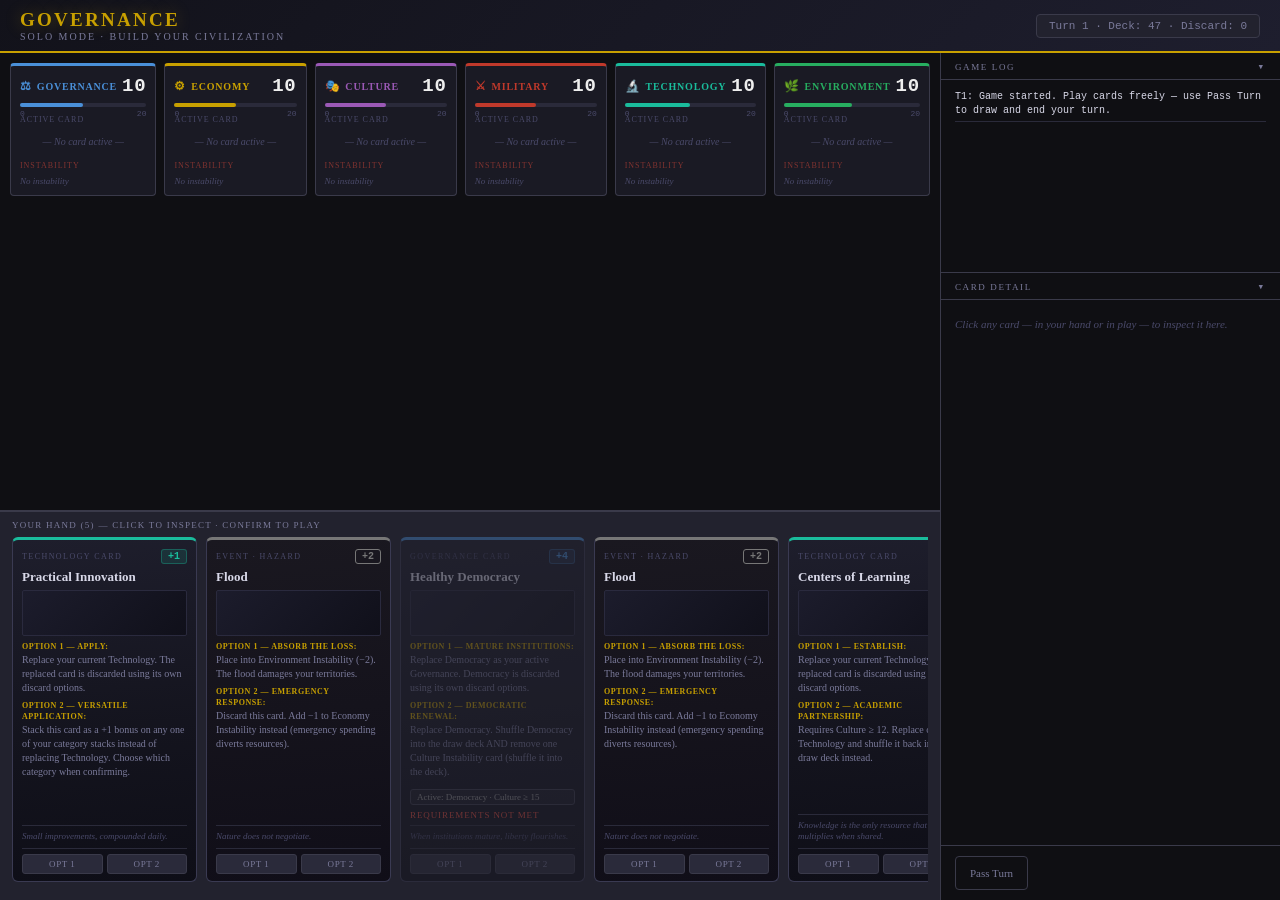
==== commit 1b8f28df: "Multi-card turns, pass action, collapsible panels, hand option buttons Rules: - Players may play any" ====
--- a/governance/index.html
+++ b/governance/index.html
@@ -31,11 +31,11 @@
     <!-- Right panel: full height — log top, card detail bottom -->
     <aside id="right-panel">
       <div id="log-section">
-        <div class="panel-title">Game Log</div>
+        <div class="panel-title">Game Log <button class="panel-toggle" onclick="togglePanel('log','log-section')">▾</button></div>
         <div id="log"><!-- rendered by game.js --></div>
       </div>
       <div id="card-detail">
-        <div class="panel-title">Card Detail</div>
+        <div class="panel-title">Card Detail <button class="panel-toggle" onclick="togglePanel('card-detail-body',null)">▾</button></div>
         <div id="card-detail-body">
           <div class="detail-empty">Click any card to inspect it here.</div>
         </div>
--- a/governance/css/style.css
+++ b/governance/css/style.css
@@ -250,23 +250,22 @@
 /* Instability */
 .cat-instability {
   display: flex;
-  flex-wrap: wrap;
+  flex-direction: column;
   gap: 3px;
 }
 
 .instab-chip {
-  background: rgba(231,76,60,0.15);
-  border: 1px solid rgba(231,76,60,0.35);
+  background: rgba(231,76,60,0.08);
+  border-color: rgba(231,76,60,0.25);
+}
+
+.instab-chip:hover { background: rgba(231,76,60,0.18); }
+
+.instab-chip-val {
   color: var(--danger);
-  padding: 2px 6px;
-  border-radius: 3px;
-  font-family: var(--font-mono);
-  font-size: 10px;
-  cursor: pointer;
-  transition: background 0.1s;
-}
-
-.instab-chip:hover { background: rgba(231,76,60,0.28); }
+  font-family: var(--font-mono);
+  font-size: 10px;
+}
 
 .instab-empty {
   color: var(--text-dim);
@@ -296,7 +295,9 @@
   gap: 9px;
   overflow-x: auto;
   align-items: stretch;
-  padding-bottom: 3px;
+  padding-bottom: 8px;
+  scrollbar-width: thin;
+  scrollbar-color: var(--border) transparent;
 }
 
 /* ─── Hand Cards ─────────────────────────────────────────────────────────────── */
@@ -427,8 +428,8 @@
 /* ─── Right panel — full height ──────────────────────────────────────────────── */
 
 #right-panel {
-  display: grid;
-  grid-template-rows: 220px 1fr;
+  display: flex;
+  flex-direction: column;
   border-left: 1px solid var(--border);
   overflow: hidden;
 }
@@ -449,6 +450,12 @@
   flex-direction: column;
   overflow: hidden;
   border-bottom: 1px solid var(--border);
+  flex: 0 0 220px;
+  transition: flex-basis 0.15s;
+}
+
+#log-section.section-collapsed {
+  flex: 0 0 auto;
 }
 
 #log {
@@ -457,6 +464,21 @@
   padding: 6px 14px 8px;
 }
 
+.panel-collapsed { display: none !important; }
+
+.panel-toggle {
+  float: right;
+  background: none;
+  border: none;
+  color: var(--text-muted);
+  cursor: pointer;
+  font-size: 11px;
+  padding: 0 2px;
+  line-height: 1;
+  font-family: var(--font-mono);
+}
+.panel-toggle:hover { color: var(--text); }
+
 .log-entry {
   font-size: 10px;
   color: var(--text-muted);
@@ -473,6 +495,7 @@
   display: flex;
   flex-direction: column;
   overflow: hidden;
+  flex: 1;
 }
 
 #card-detail-body {
@@ -589,6 +612,21 @@
 .opt-cond-unmet {
   color: var(--danger);
   font-size: 10px;
+  display: block;
+  margin-top: 3px;
+}
+
+.detail-opt-multiplayer {
+  opacity: 0.4;
+  cursor: not-allowed;
+}
+
+.detail-opt-multiplayer:hover { background: var(--surface3); }
+
+.opt-multiplayer-tag {
+  color: var(--text-dim);
+  font-size: 10px;
+  font-style: italic;
   display: block;
   margin-top: 3px;
 }
@@ -674,6 +712,69 @@
 }
 
 .deselect-btn:hover { color: var(--text); border-color: var(--text-muted); }
+
+.pass-btn {
+  background: none;
+  border: 1px solid var(--border);
+  color: var(--text-muted);
+  border-radius: 4px;
+  padding: 10px 14px;
+  font-size: 11px;
+  font-family: var(--font-serif);
+  cursor: pointer;
+  transition: color 0.12s, border-color 0.12s;
+  white-space: nowrap;
+}
+
+.pass-btn:hover:not(:disabled) { color: var(--text); border-color: var(--text-muted); }
+
+.pass-btn.pass-btn-disabled,
+.pass-btn:disabled {
+  opacity: 0.4;
+  cursor: not-allowed;
+}
+
+/* Hand card quick-select option buttons */
+.hc-opt-btns {
+  display: flex;
+  gap: 4px;
+  margin-top: auto;
+  padding-top: 5px;
+  border-top: 1px solid #2a2a3a;
+}
+
+.hc-opt-btn {
+  flex: 1;
+  background: var(--surface3);
+  border: 1px solid var(--border);
+  color: var(--text-muted);
+  border-radius: 3px;
+  padding: 4px 4px;
+  font-size: 9px;
+  font-family: var(--font-serif);
+  letter-spacing: 0.06em;
+  cursor: pointer;
+  text-transform: uppercase;
+  transition: background 0.1s, color 0.1s, border-color 0.1s;
+}
+
+.hc-opt-btn:hover:not(:disabled) {
+  background: #2e2e40;
+  color: var(--text);
+  border-color: var(--text-muted);
+}
+
+.hc-opt-btn-active {
+  background: #1c1c30;
+  border-color: var(--gold);
+  color: var(--gold);
+}
+
+.hc-opt-btn-disabled,
+.hc-opt-btn:disabled {
+  opacity: 0.3;
+  cursor: not-allowed;
+}
 
 /* ─── Modals ─────────────────────────────────────────────────────────────────── */
 
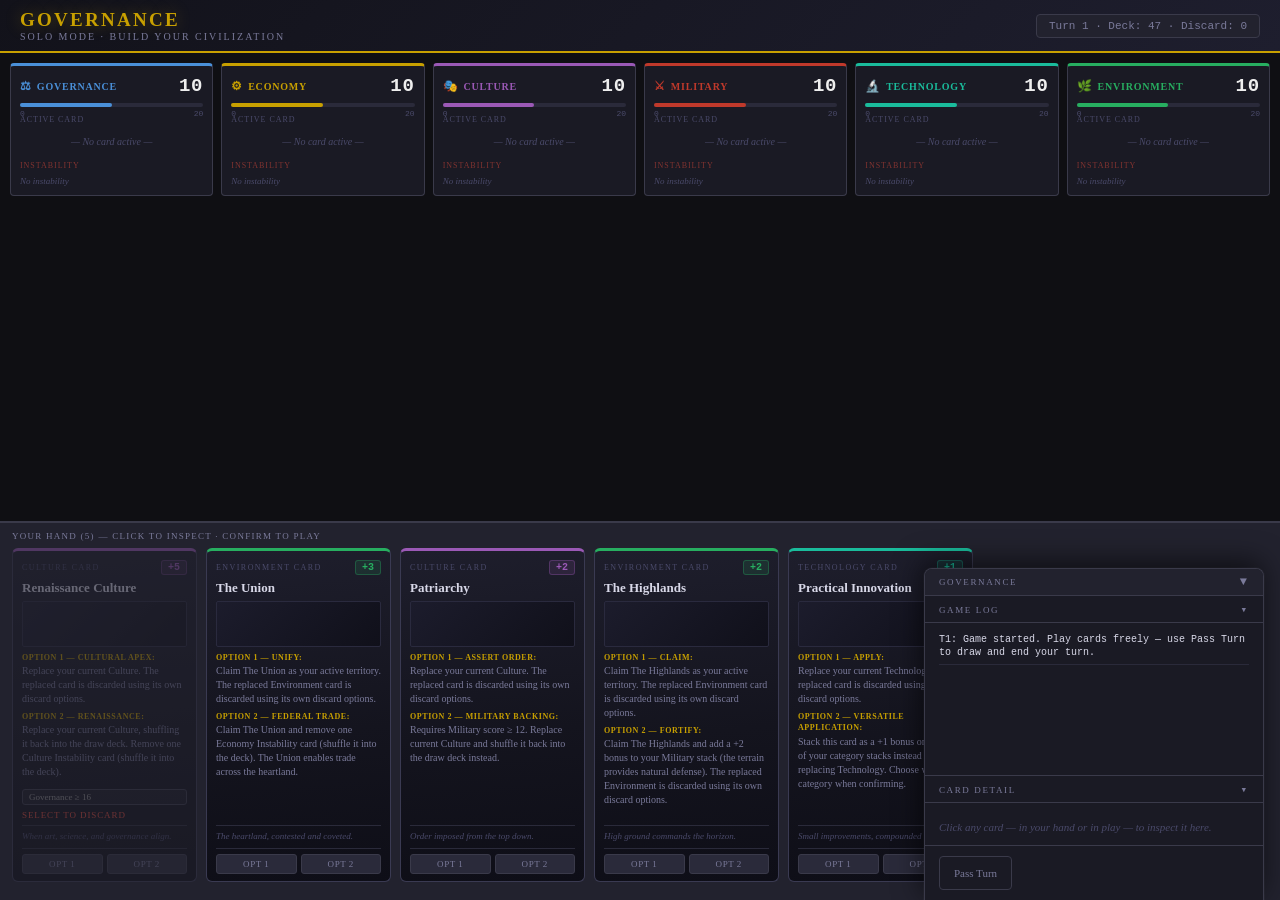
==== commit a7a8c2ea: "Float info panel bottom-right; full-screen board; discard unplayable cards Layout: - Game board (cat" ====
--- a/governance/index.html
+++ b/governance/index.html
@@ -28,8 +28,12 @@
       </div>
     </div>
 
-    <!-- Right panel: full height — log top, card detail bottom -->
+    <!-- Right panel: floating overlay bottom-right -->
     <aside id="right-panel">
+      <div id="panel-header">
+        <span class="panel-header-title">Governance</span>
+        <button class="panel-minimize-btn" id="panel-minimize-btn" onclick="togglePanelMinimize()">▼</button>
+      </div>
       <div id="log-section">
         <div class="panel-title">Game Log <button class="panel-toggle" onclick="togglePanel('log','log-section')">▾</button></div>
         <div id="log"><!-- rendered by game.js --></div>
--- a/governance/css/style.css
+++ b/governance/css/style.css
@@ -79,7 +79,7 @@
 
 #main {
   display: grid;
-  grid-template-columns: 1fr 340px;
+  grid-template-columns: 1fr;
   overflow: hidden;
 }
 
@@ -425,13 +425,63 @@
   margin-top: auto;
 }
 
-/* ─── Right panel — full height ──────────────────────────────────────────────── */
+/* ─── Right panel — floating overlay, bottom-right ──────────────────────────── */
 
 #right-panel {
+  position: fixed;
+  bottom: 0;
+  right: 16px;
+  width: 340px;
+  max-height: 75vh;
   display: flex;
   flex-direction: column;
-  border-left: 1px solid var(--border);
+  z-index: 100;
+  background: var(--surface);
+  border: 1px solid var(--border);
+  border-bottom: none;
+  border-radius: 8px 8px 0 0;
+  box-shadow: -2px -6px 28px rgba(0,0,0,0.6), 0 0 0 1px rgba(255,255,255,0.03);
   overflow: hidden;
+}
+
+#panel-header {
+  display: flex;
+  align-items: center;
+  justify-content: space-between;
+  padding: 7px 14px;
+  background: var(--surface2);
+  border-bottom: 1px solid var(--border);
+  flex-shrink: 0;
+}
+
+.panel-header-title {
+  font-size: 9px;
+  color: var(--text-muted);
+  text-transform: uppercase;
+  letter-spacing: 0.18em;
+}
+
+.panel-minimize-btn {
+  background: none;
+  border: none;
+  color: var(--text-muted);
+  cursor: pointer;
+  font-size: 12px;
+  padding: 0 2px;
+  line-height: 1;
+  font-family: var(--font-mono);
+}
+.panel-minimize-btn:hover { color: var(--text); }
+
+/* Minimized: hide log and card detail body/title, show only header + actions */
+#right-panel.panel-minimized #log-section,
+#right-panel.panel-minimized #card-detail .panel-title,
+#right-panel.panel-minimized #card-detail-body {
+  display: none !important;
+}
+
+#right-panel.panel-minimized #card-detail-actions {
+  border-top: none;
 }
 
 .panel-title {
@@ -450,8 +500,7 @@
   flex-direction: column;
   overflow: hidden;
   border-bottom: 1px solid var(--border);
-  flex: 0 0 220px;
-  transition: flex-basis 0.15s;
+  flex: 0 0 180px;
 }
 
 #log-section.section-collapsed {
@@ -693,9 +742,14 @@
 
 .confirm-btn.confirm-disabled,
 .confirm-btn:disabled {
-  background: var(--surface3);
-  color: var(--text-dim);
-  cursor: not-allowed;
+  background: rgba(231,76,60,0.15);
+  color: var(--danger);
+  border: 1px solid rgba(231,76,60,0.3);
+  cursor: pointer;
+}
+
+.confirm-btn.confirm-disabled:hover {
+  background: rgba(231,76,60,0.25);
 }
 
 .deselect-btn {
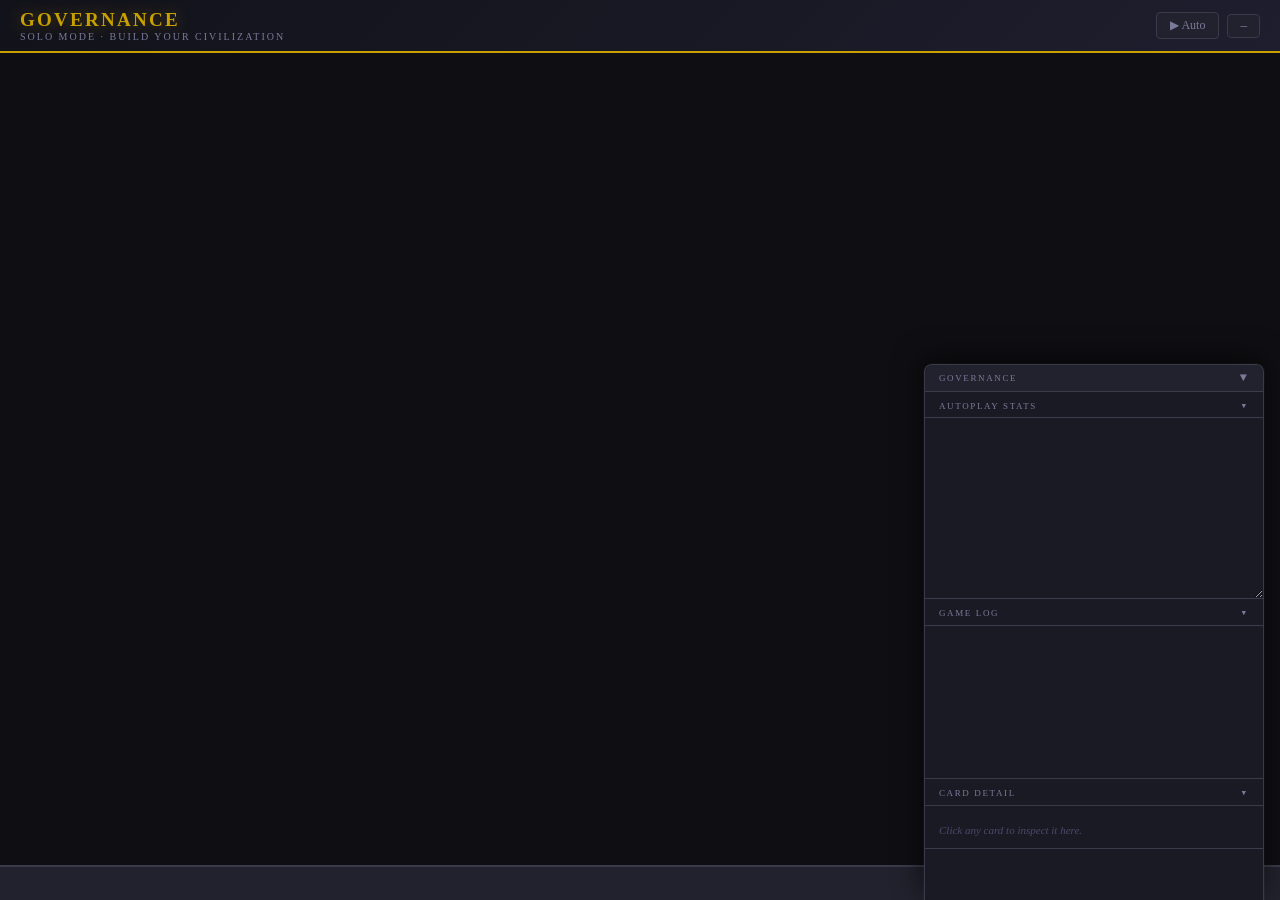
==== commit fcc7cbe6: "Recover session work: autoplay modes, new cards, new effects - Autoplay: random vs maximize modes, b" ====
--- a/governance/index.html
+++ b/governance/index.html
@@ -10,11 +10,40 @@
 <div id="app">
 
   <header id="header">
-    <div>
-      <div class="game-title">Governance</div>
-      <div class="game-subtitle">Solo Mode · Build Your Civilization</div>
+    <div id="header-main-row">
+      <div>
+        <div class="game-title">Governance</div>
+        <div class="game-subtitle">Solo Mode · Build Your Civilization</div>
+      </div>
+      <div id="header-controls">
+        <div id="autoplay-controls" class="hidden">
+          <button class="auto-speed-btn" onclick="setAutoSpeed(500)" data-speed="500">Slow</button>
+          <button class="auto-speed-btn active" onclick="setAutoSpeed(200)" data-speed="200">Normal</button>
+          <button class="auto-speed-btn" onclick="setAutoSpeed(50)" data-speed="50">Fast</button>
+          <span class="auto-sep">·</span>
+          <button class="auto-mode-btn active" id="auto-mode-random" onclick="setAutoMode('random')">Random</button>
+          <button class="auto-mode-btn" id="auto-mode-maximize" onclick="setAutoMode('maximize')">Maximize</button>
+          <span class="auto-sep">·</span>
+          <input id="auto-batch-n" class="auto-batch-input" type="number" value="20" min="1" max="500" title="Number of games to batch run">
+          <button class="auto-batch-btn" onclick="startBatchRun(parseInt(document.getElementById('auto-batch-n').value))">Run N</button>
+          <button class="auto-export-btn" onclick="exportAutoStats()">Export</button>
+          <button class="auto-reset-btn" onclick="resetAutoStats()">Reset</button>
+        </div>
+        <button id="autoplay-btn" onclick="toggleAutoplay()">▶ Auto</button>
+        <div id="deck-count">—</div>
+      </div>
     </div>
-    <div id="deck-count">—</div>
+    <div id="autoplay-bar" class="hidden">
+      <span class="auto-stat">Games: <strong id="auto-games">0</strong></span>
+      <span class="auto-sep">·</span>
+      <span class="auto-stat">Wins: <strong id="auto-wins" class="auto-win">0</strong></span>
+      <span class="auto-stat">Losses: <strong id="auto-losses" class="auto-lose">0</strong></span>
+      <span class="auto-sep">·</span>
+      <span class="auto-stat">Win Rate: <strong id="auto-winrate">—</strong></span>
+      <span class="auto-stat">Avg Turns: <strong id="auto-turns">—</strong></span>
+      <span class="auto-sep">·</span>
+      <span class="auto-stat auto-topcards" id="auto-topcards"></span>
+    </div>
   </header>
 
   <div id="main">
@@ -33,6 +62,10 @@
       <div id="panel-header">
         <span class="panel-header-title">Governance</span>
         <button class="panel-minimize-btn" id="panel-minimize-btn" onclick="togglePanelMinimize()">▼</button>
+      </div>
+      <div id="auto-stats-section" class="hidden">
+        <div class="panel-title">Autoplay Stats <button class="panel-toggle" onclick="togglePanel('auto-stats-body','auto-stats-section')">▾</button></div>
+        <div id="auto-stats-body"><!-- rendered by game.js --></div>
       </div>
       <div id="log-section">
         <div class="panel-title">Game Log <button class="panel-toggle" onclick="togglePanel('log','log-section')">▾</button></div>
--- a/governance/css/style.css
+++ b/governance/css/style.css
@@ -42,11 +42,16 @@
 #header {
   background: linear-gradient(135deg, #12121a, #1e1e2e);
   border-bottom: 2px solid var(--gold);
+  display: flex;
+  flex-direction: column;
+  flex-shrink: 0;
+}
+
+#header-main-row {
   padding: 9px 20px;
   display: flex;
   align-items: center;
   justify-content: space-between;
-  flex-shrink: 0;
 }
 
 .game-title {
@@ -81,6 +86,7 @@
   display: grid;
   grid-template-columns: 1fr;
   overflow: hidden;
+  min-height: 0;
 }
 
 /* ─── Left column: categories + hand ────────────────────────────────────────── */
@@ -89,6 +95,7 @@
   display: grid;
   grid-template-rows: 1fr auto;
   overflow: hidden;
+  min-height: 0;
 }
 
 /* ─── Categories ─────────────────────────────────────────────────────────────── */
@@ -100,7 +107,8 @@
   padding: 10px;
   background: var(--bg);
   overflow-y: auto;
-  align-content: start;
+  align-content: stretch;
+  min-height: 0;
 }
 
 .category-col {
@@ -136,9 +144,17 @@
 .cat-name { flex: 1; }
 
 .cat-score {
-  font-size: 19px;
-  font-weight: bold;
-  font-family: var(--font-mono);
+  font-size: 15px;
+  font-weight: bold;
+  font-family: var(--font-mono);
+  display: flex;
+  align-items: center;
+  justify-content: center;
+  width: 34px;
+  height: 34px;
+  border-radius: 50%;
+  border: 2px solid currentColor;
+  flex-shrink: 0;
 }
 
 .score-bar-bg {
@@ -178,6 +194,9 @@
   border: 1px solid var(--border);
   border-left: 3px solid #666;
   border-radius: 3px;
+  display: flex;
+  align-items: center;
+  justify-content: space-between;
   padding: 6px 8px;
   cursor: pointer;
   transition: background 0.12s, border-color 0.12s;
@@ -192,12 +211,20 @@
   font-size: 12px;
   font-weight: bold;
   line-height: 1.2;
+  flex: 1;
+  min-width: 0;
+  overflow: hidden;
+  text-overflow: ellipsis;
+  white-space: nowrap;
 }
 
 .ipc-value {
   font-size: 14px;
   font-weight: bold;
   font-family: var(--font-mono);
+  flex-shrink: 0;
+  margin-left: 6px;
+  color: var(--win);
 }
 
 .ipc-passive {
@@ -237,6 +264,14 @@
 
 .stack-chip:hover { background: rgba(255,255,255,0.08); }
 
+.chip-val {
+  color: var(--win);
+  font-family: var(--font-mono);
+  font-size: 10px;
+  font-weight: bold;
+  flex-shrink: 0;
+}
+
 .chip-name {
   font-family: var(--font-serif);
   font-size: 9px;
@@ -280,6 +315,15 @@
   border-top: 2px solid var(--border);
   padding: 8px 12px 10px;
   flex-shrink: 0;
+  transition: padding 0.2s;
+}
+
+#hand-area.hand-minimized {
+  padding-bottom: 6px;
+}
+
+#hand-area.hand-minimized #hand {
+  display: none;
 }
 
 #hand-label {
@@ -288,6 +332,27 @@
   text-transform: uppercase;
   letter-spacing: 0.14em;
   margin-bottom: 7px;
+  display: flex;
+  align-items: center;
+  gap: 10px;
+}
+
+.hand-minimize-btn {
+  background: transparent;
+  border: 1px solid var(--border);
+  color: var(--text-muted);
+  font-size: 9px;
+  font-family: var(--font-mono);
+  padding: 2px 7px;
+  border-radius: 3px;
+  cursor: pointer;
+  transition: border-color 0.15s, color 0.15s;
+  flex-shrink: 0;
+}
+
+.hand-minimize-btn:hover {
+  border-color: var(--gold);
+  color: var(--text);
 }
 
 #hand {
@@ -337,6 +402,27 @@
   background: linear-gradient(175deg, #1a1820 0%, #100e18 100%);
 }
 
+.hand-card.card-tint-green {
+  background:
+    linear-gradient(175deg, rgba(50,220,100,0.30) 0%, rgba(50,220,100,0.12) 100%),
+    linear-gradient(175deg, #1a1820 0%, #100e18 100%);
+  border-color: rgba(50,220,100,0.55);
+}
+
+.hand-card.card-tint-red {
+  background:
+    linear-gradient(175deg, rgba(230,70,55,0.30) 0%, rgba(230,70,55,0.12) 100%),
+    linear-gradient(175deg, #1a1820 0%, #100e18 100%);
+  border-color: rgba(230,70,55,0.55);
+}
+
+.hand-card.card-tint-gold {
+  background:
+    linear-gradient(175deg, rgba(220,175,0,0.30) 0%, rgba(220,175,0,0.12) 100%),
+    linear-gradient(175deg, #1e1e2c 0%, #14141e 55%, #0e0e17 100%);
+  border-color: rgba(220,175,0,0.55);
+}
+
 .hand-card.unplayable {
   opacity: 0.38;
   cursor: default;
@@ -355,6 +441,12 @@
   color: var(--text-dim);
 }
 
+.card-tint-green .hc-type,
+.card-tint-red .hc-type,
+.card-tint-gold .hc-type {
+  color: rgba(0,0,0,0.55);
+}
+
 .hc-val-badge {
   font-size: 10px;
   font-weight: bold;
@@ -362,6 +454,9 @@
   padding: 1px 6px;
   border-radius: 3px;
   border: 1px solid;
+  color: var(--win);
+  background: rgba(46,204,113,0.1);
+  border-color: rgba(46,204,113,0.35);
 }
 
 .hc-name {
@@ -415,6 +510,13 @@
   letter-spacing: 0.1em;
 }
 
+.hc-must-play {
+  font-size: 9px;
+  color: var(--gold);
+  text-transform: uppercase;
+  letter-spacing: 0.08em;
+}
+
 .hc-flavor {
   font-size: 9px;
   color: var(--text-dim);
@@ -475,10 +577,55 @@
 
 /* Minimized: hide log and card detail body/title, show only header + actions */
 #right-panel.panel-minimized #log-section,
+#right-panel.panel-minimized #auto-stats-section,
 #right-panel.panel-minimized #card-detail .panel-title,
 #right-panel.panel-minimized #card-detail-body {
   display: none !important;
 }
+
+/* Auto stats section */
+#auto-stats-section {
+  border-bottom: 1px solid var(--border);
+  flex-shrink: 0;
+}
+#auto-stats-section.section-collapsed { flex: 0 0 auto; }
+
+#auto-stats-body {
+  height: 180px;
+  min-height: 60px;
+  max-height: 500px;
+  overflow-y: auto;
+  resize: vertical;
+  padding: 6px 14px 10px;
+  font-size: 11px;
+  line-height: 1.7;
+  box-sizing: border-box;
+}
+
+.astat-row { display: flex; justify-content: space-between; gap: 8px; margin-bottom: 2px; }
+.astat-label { color: var(--text-muted); white-space: nowrap; }
+.astat-value { color: var(--text); font-family: var(--font-mono); text-align: right; }
+.astat-section { margin-top: 8px; padding-top: 6px; border-top: 1px solid var(--border); }
+.astat-section-title { font-size: 9px; text-transform: uppercase; color: var(--text-muted); margin-bottom: 4px; }
+.astat-cat-row { display: flex; gap: 6px; flex-wrap: wrap; margin-bottom: 2px; }
+.astat-cat-chip {
+  font-size: 10px; font-family: var(--font-mono);
+  padding: 1px 6px; border-radius: 3px;
+  background: var(--bg-panel); border: 1px solid var(--border);
+}
+.astat-cat-chip.chip-win { border-color: var(--gold); color: var(--gold); }
+.astat-cat-chip.chip-lose { border-color: #c0392b; color: #e74c3c; }
+
+.astat-two-col { display: flex; gap: 16px; }
+.astat-col { flex: 1; min-width: 0; }
+.astat-mode-header {
+  font-size: 10px; font-family: var(--font-mono); text-transform: uppercase;
+  letter-spacing: 0.08em; color: var(--text); margin-bottom: 6px;
+  padding-bottom: 4px; border-bottom: 1px solid var(--border);
+  font-weight: bold;
+}
+.astat-mode-empty { color: var(--text-muted); font-size: 11px; font-style: italic; }
+.astat-muted { color: var(--text-muted); font-size: 10px; }
 
 #right-panel.panel-minimized #card-detail-actions {
   border-top: none;
@@ -684,6 +831,34 @@
   font-size: 12px;
   color: var(--text-muted);
   padding: 4px 0;
+}
+
+.detail-must-play {
+  font-size: 11px;
+  padding: 6px 9px;
+  margin-bottom: 4px;
+  border-radius: 3px;
+  background: rgba(231,76,60,0.07);
+  border-left: 2px solid rgba(231,76,60,0.4);
+}
+
+.detail-must-play .detail-section-label {
+  color: var(--danger);
+}
+
+.detail-benefit {
+  font-size: 11px;
+  padding: 6px 9px;
+  margin-bottom: 4px;
+  border-radius: 3px;
+  background: rgba(46,204,113,0.07);
+  border-left: 2px solid rgba(46,204,113,0.4);
+}
+
+.detail-benefit-text {
+  color: var(--win);
+  margin-top: 3px;
+  line-height: 1.4;
 }
 
 .detail-requires {
@@ -920,6 +1095,161 @@
   border-radius: 3px;
   font-size: 12px;
 }
+
+/* ─── Autoplay ───────────────────────────────────────────────────────────────── */
+
+#header-main-row {
+  display: flex;
+  align-items: center;
+  justify-content: space-between;
+  width: 100%;
+}
+
+#header-controls {
+  display: flex;
+  align-items: center;
+  gap: 8px;
+}
+
+#autoplay-controls {
+  display: flex;
+  align-items: center;
+  gap: 6px;
+}
+
+#autoplay-controls.hidden { display: none; }
+
+.auto-speed-btn {
+  background: var(--surface2);
+  border: 1px solid var(--border);
+  color: var(--text-muted);
+  padding: 4px 9px;
+  border-radius: 4px;
+  cursor: pointer;
+  font-size: 11px;
+  font-family: var(--font-mono);
+  transition: border-color 0.15s, color 0.15s;
+}
+
+.auto-speed-btn.active,
+.auto-speed-btn:hover {
+  border-color: var(--gold);
+  color: var(--text);
+}
+
+.auto-mode-btn {
+  background: var(--surface2);
+  border: 1px solid var(--border);
+  color: var(--text-muted);
+  padding: 4px 9px;
+  border-radius: 4px;
+  cursor: pointer;
+  font-size: 11px;
+  font-family: var(--font-mono);
+  transition: border-color 0.15s, color 0.15s;
+}
+
+.auto-mode-btn.active,
+.auto-mode-btn:hover {
+  border-color: var(--accent, #7eb8f7);
+  color: var(--text);
+}
+
+.auto-reset-btn {
+  background: transparent;
+  border: 1px solid var(--border);
+  color: var(--text-muted);
+  padding: 4px 9px;
+  border-radius: 4px;
+  cursor: pointer;
+  font-size: 11px;
+  font-family: var(--font-serif);
+  transition: border-color 0.15s, color 0.15s;
+}
+
+.auto-reset-btn:hover {
+  border-color: var(--danger);
+  color: var(--danger);
+}
+
+.auto-batch-input {
+  width: 44px;
+  background: var(--surface2);
+  border: 1px solid var(--border);
+  color: var(--text);
+  padding: 3px 5px;
+  border-radius: 4px;
+  font-size: 11px;
+  font-family: var(--font-mono);
+  text-align: center;
+}
+
+.auto-batch-btn,
+.auto-export-btn {
+  background: var(--surface2);
+  border: 1px solid var(--border);
+  color: var(--text-muted);
+  padding: 4px 9px;
+  border-radius: 4px;
+  cursor: pointer;
+  font-size: 11px;
+  font-family: var(--font-mono);
+  transition: border-color 0.15s, color 0.15s;
+}
+
+.auto-batch-btn:hover {
+  border-color: var(--gold);
+  color: var(--text);
+}
+
+.auto-export-btn:hover {
+  border-color: var(--accent, #7eb8f7);
+  color: var(--text);
+}
+
+#autoplay-btn {
+  background: var(--surface2);
+  border: 1px solid var(--border);
+  color: var(--text-muted);
+  padding: 5px 13px;
+  border-radius: 4px;
+  cursor: pointer;
+  font-size: 12px;
+  font-family: var(--font-serif);
+  transition: background 0.15s, border-color 0.15s, color 0.15s;
+}
+
+#autoplay-btn:hover {
+  border-color: var(--gold);
+  color: var(--text);
+}
+
+#autoplay-btn.auto-active {
+  background: rgba(200, 160, 0, 0.15);
+  border-color: var(--gold);
+  color: var(--gold);
+}
+
+#autoplay-bar {
+  background: rgba(0,0,0,0.25);
+  border-top: 1px solid var(--border);
+  padding: 4px 20px;
+  display: flex;
+  align-items: center;
+  gap: 10px;
+  flex-shrink: 0;
+  font-size: 12px;
+  font-family: var(--font-mono);
+}
+
+#autoplay-bar.hidden { display: none; }
+
+.auto-stat { color: var(--text-muted); }
+.auto-stat strong { color: var(--text); }
+.auto-sep { color: var(--text-dim); }
+.auto-win { color: var(--win) !important; }
+.auto-lose { color: var(--danger) !important; }
+.auto-topcards { font-size: 11px; }
 
 /* ─── Responsive ─────────────────────────────────────────────────────────────── */
 
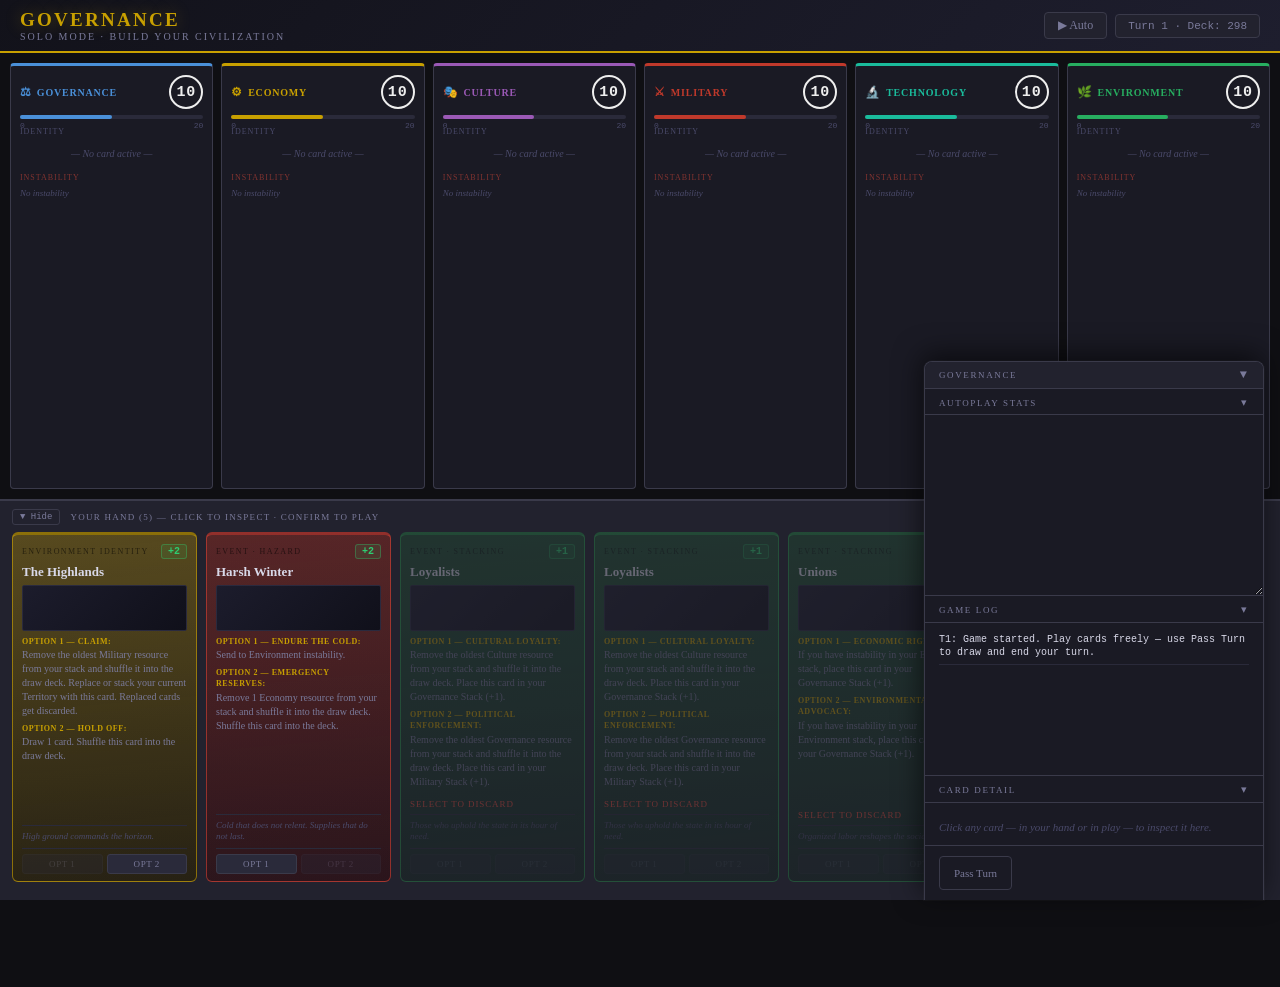
==== commit c0334b03: "Fix 11 bugs across game.js and index.html Critical: - Define benefitHTML in renderDetailFrame (was R" ====
--- a/governance/index.html
+++ b/governance/index.html
@@ -87,6 +87,18 @@
   <div id="modal-content"></div>
 </div>
 
+<div id="library-overlay" class="hidden">
+  <div id="library-header">
+    <span id="library-subtitle"></span>
+    <button class="opt-btn" onclick="closeLibrary()" style="margin-left:auto">✕ Close</button>
+  </div>
+  <div id="library-grid"></div>
+  <div id="lib-float" class="hidden">
+    <button class="deselect-btn" onclick="closeLibraryFloat()" style="margin-bottom:8px">✕ Close</button>
+    <div id="lib-float-detail"></div>
+  </div>
+</div>
+
 <script src="js/cards.js"></script>
 <script src="js/game.js"></script>
 </body>
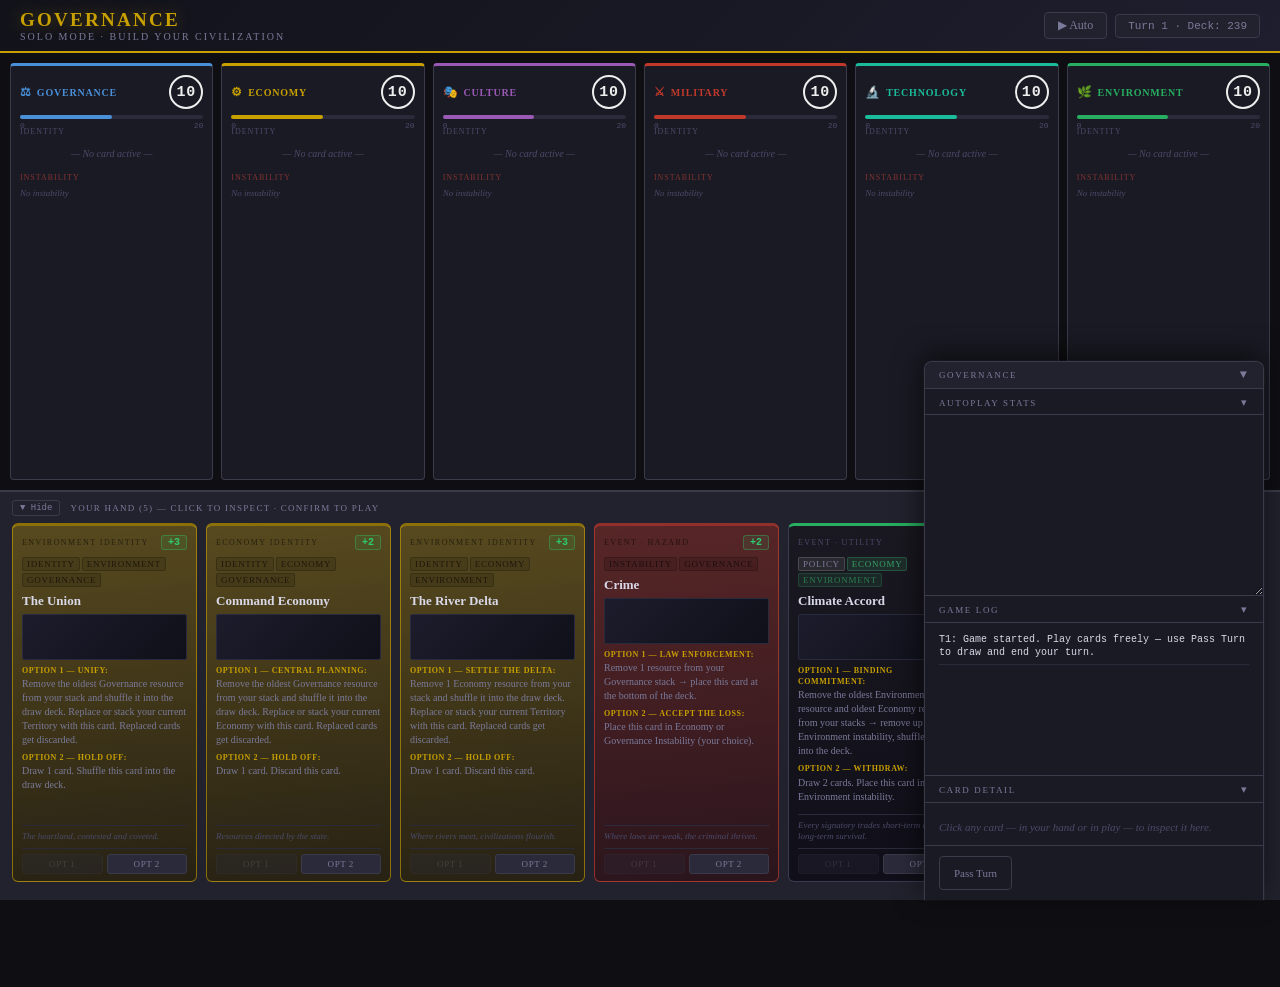
==== commit 276d4109: "Rename maximize→generalist; add maximizer AI mode - Renamed 'maximize' mode to 'generalist' througho" ====
--- a/governance/index.html
+++ b/governance/index.html
@@ -22,7 +22,8 @@
           <button class="auto-speed-btn" onclick="setAutoSpeed(50)" data-speed="50">Fast</button>
           <span class="auto-sep">·</span>
           <button class="auto-mode-btn active" id="auto-mode-random" onclick="setAutoMode('random')">Random</button>
-          <button class="auto-mode-btn" id="auto-mode-maximize" onclick="setAutoMode('maximize')">Maximize</button>
+          <button class="auto-mode-btn" id="auto-mode-generalist" onclick="setAutoMode('generalist')">Generalist</button>
+          <button class="auto-mode-btn" id="auto-mode-maximizer" onclick="setAutoMode('maximizer')">Maximizer</button>
           <span class="auto-sep">·</span>
           <input id="auto-batch-n" class="auto-batch-input" type="number" value="20" min="1" max="500" title="Number of games to batch run">
           <button class="auto-batch-btn" onclick="startBatchRun(parseInt(document.getElementById('auto-batch-n').value))">Run N</button>
--- a/governance/css/style.css
+++ b/governance/css/style.css
@@ -447,6 +447,121 @@
   color: rgba(0,0,0,0.55);
 }
 
+.hc-tags {
+  display: flex;
+  flex-wrap: wrap;
+  gap: 2px;
+  margin: 2px 0 1px;
+}
+
+.hc-tag {
+  font-size: 9px;
+  letter-spacing: 0.08em;
+  text-transform: uppercase;
+  padding: 1px 4px;
+  border-radius: 2px;
+  background: rgba(255,255,255,0.08);
+  color: var(--text-muted);
+  border: 1px solid rgba(255,255,255,0.15);
+}
+
+.hc-tag-hostile {
+  background: rgba(231,76,60,0.15);
+  color: rgba(231,76,60,0.85);
+  border-color: rgba(231,76,60,0.3);
+}
+
+.hc-tag-exchange {
+  background: rgba(52,152,219,0.15);
+  color: rgba(52,152,219,0.85);
+  border-color: rgba(52,152,219,0.3);
+}
+
+.hc-tag-event {
+  background: rgba(241,196,15,0.15);
+  color: rgba(241,196,15,0.85);
+  border-color: rgba(241,196,15,0.3);
+}
+.hc-tag-governance {
+  background: rgba(123,104,238,0.15);
+  color: rgba(123,104,238,0.85);
+  border-color: rgba(123,104,238,0.3);
+}
+
+.hc-tag-economy {
+  background: rgba(60,179,113,0.15);
+  color: rgba(60,179,113,0.85);
+  border-color: rgba(60,179,113,0.3);
+}
+
+.hc-tag-culture {
+  background: rgba(205,133,63,0.15);
+  color: rgba(205,133,63,0.85);
+  border-color: rgba(205,133,63,0.3);
+}
+
+.hc-tag-military {
+  background: rgba(205,92,92,0.15);
+  color: rgba(205,92,92,0.85);
+  border-color: rgba(205,92,92,0.3);
+}
+
+.hc-tag-technology {
+  background: rgba(70,130,180,0.15);
+  color: rgba(70,130,180,0.85);
+  border-color: rgba(70,130,180,0.3);
+}
+
+.hc-tag-environment {
+  background: rgba(46,139,87,0.15);
+  color: rgba(46,139,87,0.85);
+  border-color: rgba(46,139,87,0.3);
+}
+
+.card-tint-green .hc-tag,
+.card-tint-red .hc-tag,
+.card-tint-gold .hc-tag {
+  background: rgba(0,0,0,0.12);
+  color: rgba(0,0,0,0.6);
+  border-color: rgba(0,0,0,0.2);
+}
+
+.detail-tags {
+  display: flex;
+  flex-wrap: wrap;
+  gap: 3px;
+  margin: 5px 0 2px;
+}
+
+.detail-tag {
+  font-size: 9px;
+  letter-spacing: 0.1em;
+  text-transform: uppercase;
+  padding: 2px 6px;
+  border-radius: 3px;
+  background: rgba(255,255,255,0.08);
+  color: var(--text-muted);
+  border: 1px solid rgba(255,255,255,0.15);
+}
+
+.detail-tag-hostile {
+  background: rgba(231,76,60,0.15);
+  color: rgba(231,76,60,0.85);
+  border-color: rgba(231,76,60,0.3);
+}
+
+.detail-tag-exchange {
+  background: rgba(52,152,219,0.15);
+  color: rgba(52,152,219,0.85);
+  border-color: rgba(52,152,219,0.3);
+}
+
+.detail-tag-event {
+  background: rgba(241,196,15,0.15);
+  color: rgba(241,196,15,0.85);
+  border-color: rgba(241,196,15,0.3);
+}
+
 .hc-val-badge {
   font-size: 10px;
   font-weight: bold;
@@ -617,6 +732,7 @@
 .astat-cat-chip.chip-lose { border-color: #c0392b; color: #e74c3c; }
 
 .astat-two-col { display: flex; gap: 16px; }
+.astat-three-col { display: flex; gap: 12px; }
 .astat-col { flex: 1; min-width: 0; }
 .astat-mode-header {
   font-size: 10px; font-family: var(--font-mono); text-transform: uppercase;
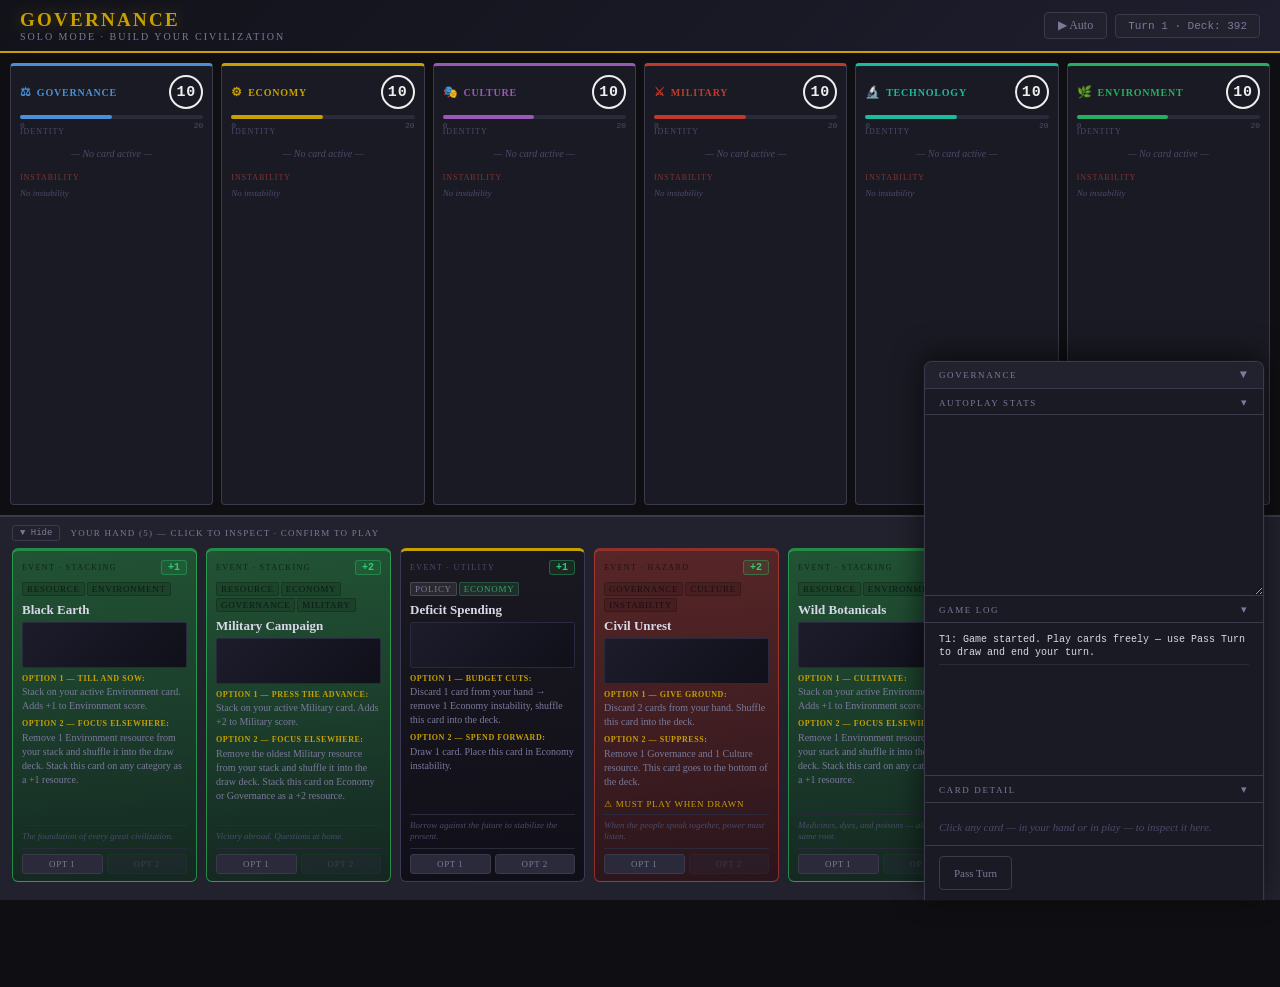
==== commit a94d60b9: "Add Longform autoplay mode Longform plays as a balanced generalist that avoids winning: any option t" ====
--- a/governance/index.html
+++ b/governance/index.html
@@ -24,6 +24,7 @@
           <button class="auto-mode-btn active" id="auto-mode-random" onclick="setAutoMode('random')">Random</button>
           <button class="auto-mode-btn" id="auto-mode-generalist" onclick="setAutoMode('generalist')">Generalist</button>
           <button class="auto-mode-btn" id="auto-mode-maximizer" onclick="setAutoMode('maximizer')">Maximizer</button>
+          <button class="auto-mode-btn" id="auto-mode-longform" onclick="setAutoMode('longform')">Longform</button>
           <span class="auto-sep">·</span>
           <input id="auto-batch-n" class="auto-batch-input" type="number" value="20" min="1" max="500" title="Number of games to batch run">
           <button class="auto-batch-btn" onclick="startBatchRun(parseInt(document.getElementById('auto-batch-n').value))">Run N</button>
--- a/governance/css/style.css
+++ b/governance/css/style.css
@@ -227,6 +227,14 @@
   color: var(--win);
 }
 
+.ipc-bonus {
+  font-size: 10px;
+  color: var(--gold);
+  font-family: var(--font-mono);
+  margin-top: 2px;
+  width: 100%;
+}
+
 .ipc-passive {
   font-size: 8px;
   color: var(--gold);
@@ -732,8 +740,7 @@
 .astat-cat-chip.chip-lose { border-color: #c0392b; color: #e74c3c; }
 
 .astat-two-col { display: flex; gap: 16px; }
-.astat-three-col { display: flex; gap: 12px; }
-.astat-col { flex: 1; min-width: 0; }
+.astat-col { width: 100%; }
 .astat-mode-header {
   font-size: 10px; font-family: var(--font-mono); text-transform: uppercase;
   letter-spacing: 0.08em; color: var(--text); margin-bottom: 6px;
@@ -993,6 +1000,14 @@
   background: rgba(231,76,60,0.08);
   border: 1px solid rgba(231,76,60,0.22);
   color: var(--danger);
+}
+
+.detail-identity-bonus {
+  font-size: 12px;
+  color: var(--gold);
+  border-top: 1px solid var(--border);
+  padding-top: 8px;
+  line-height: 1.5;
 }
 
 .detail-discard {
